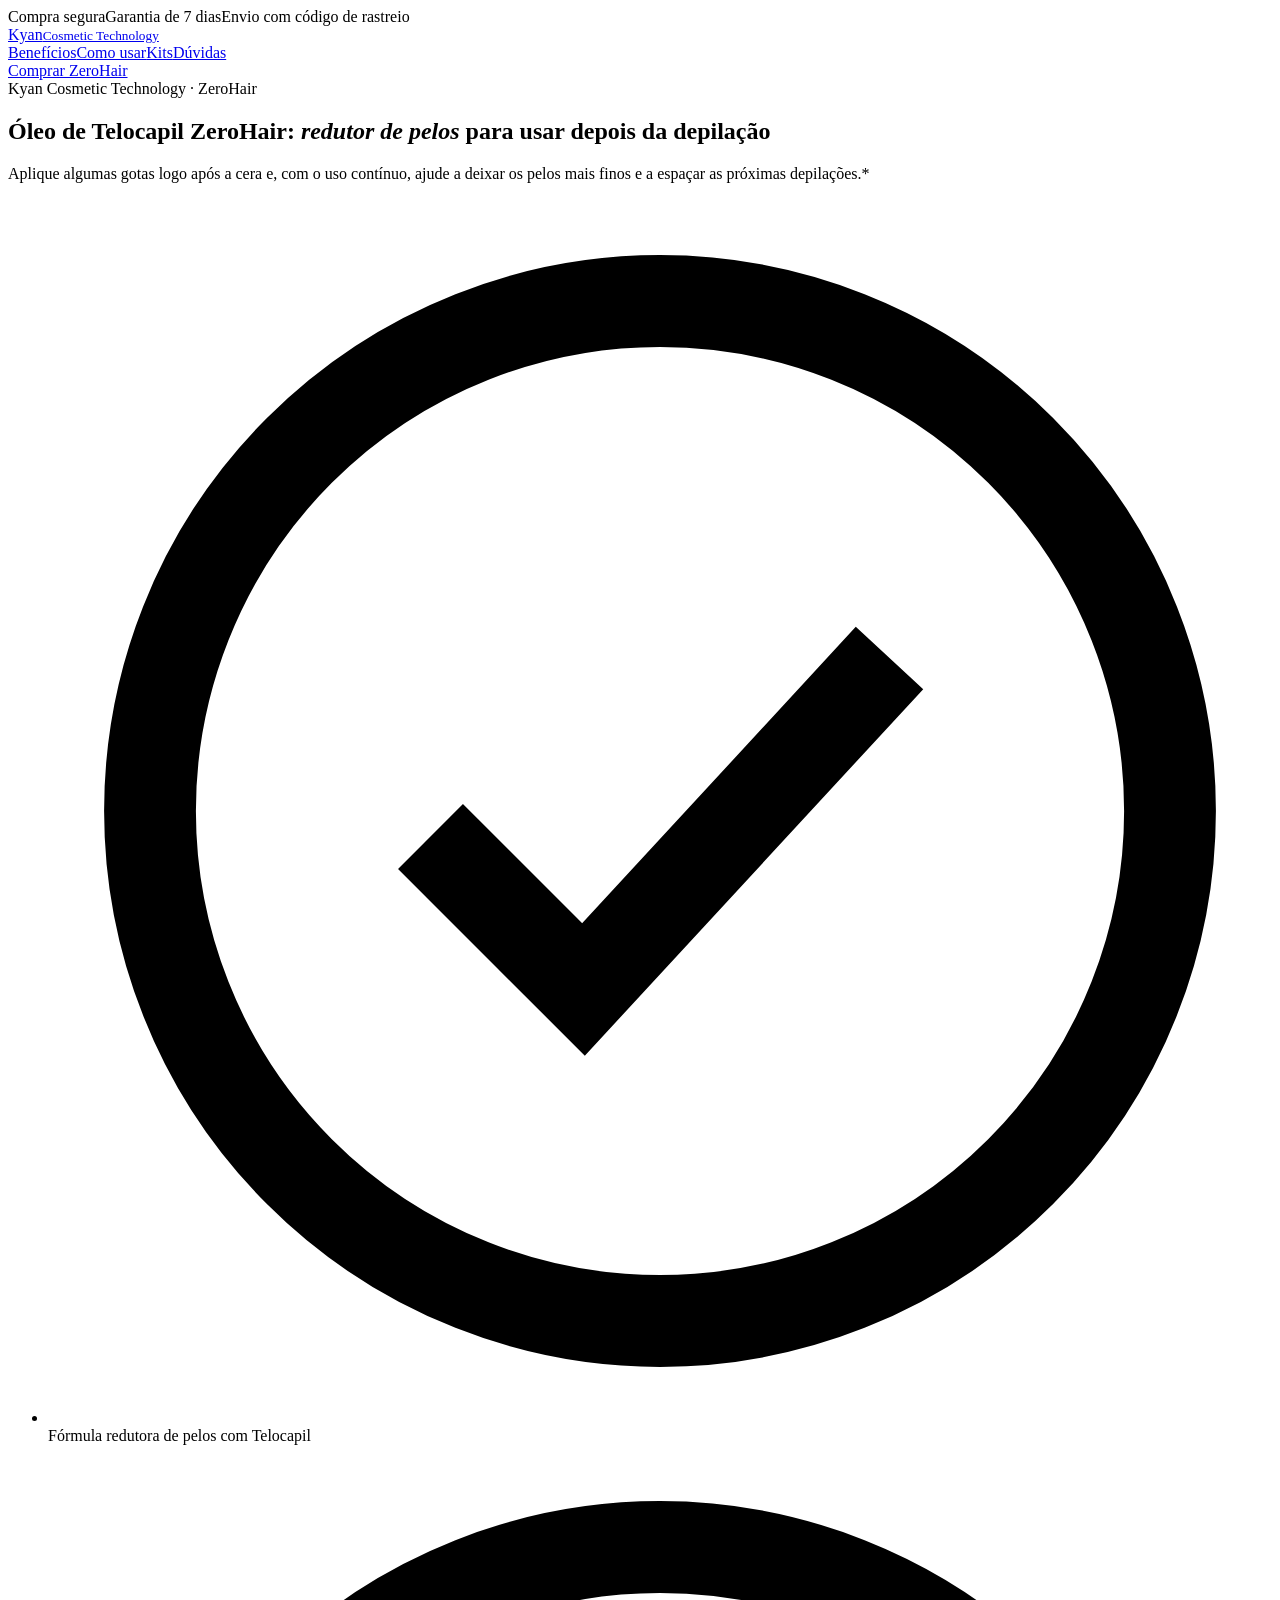
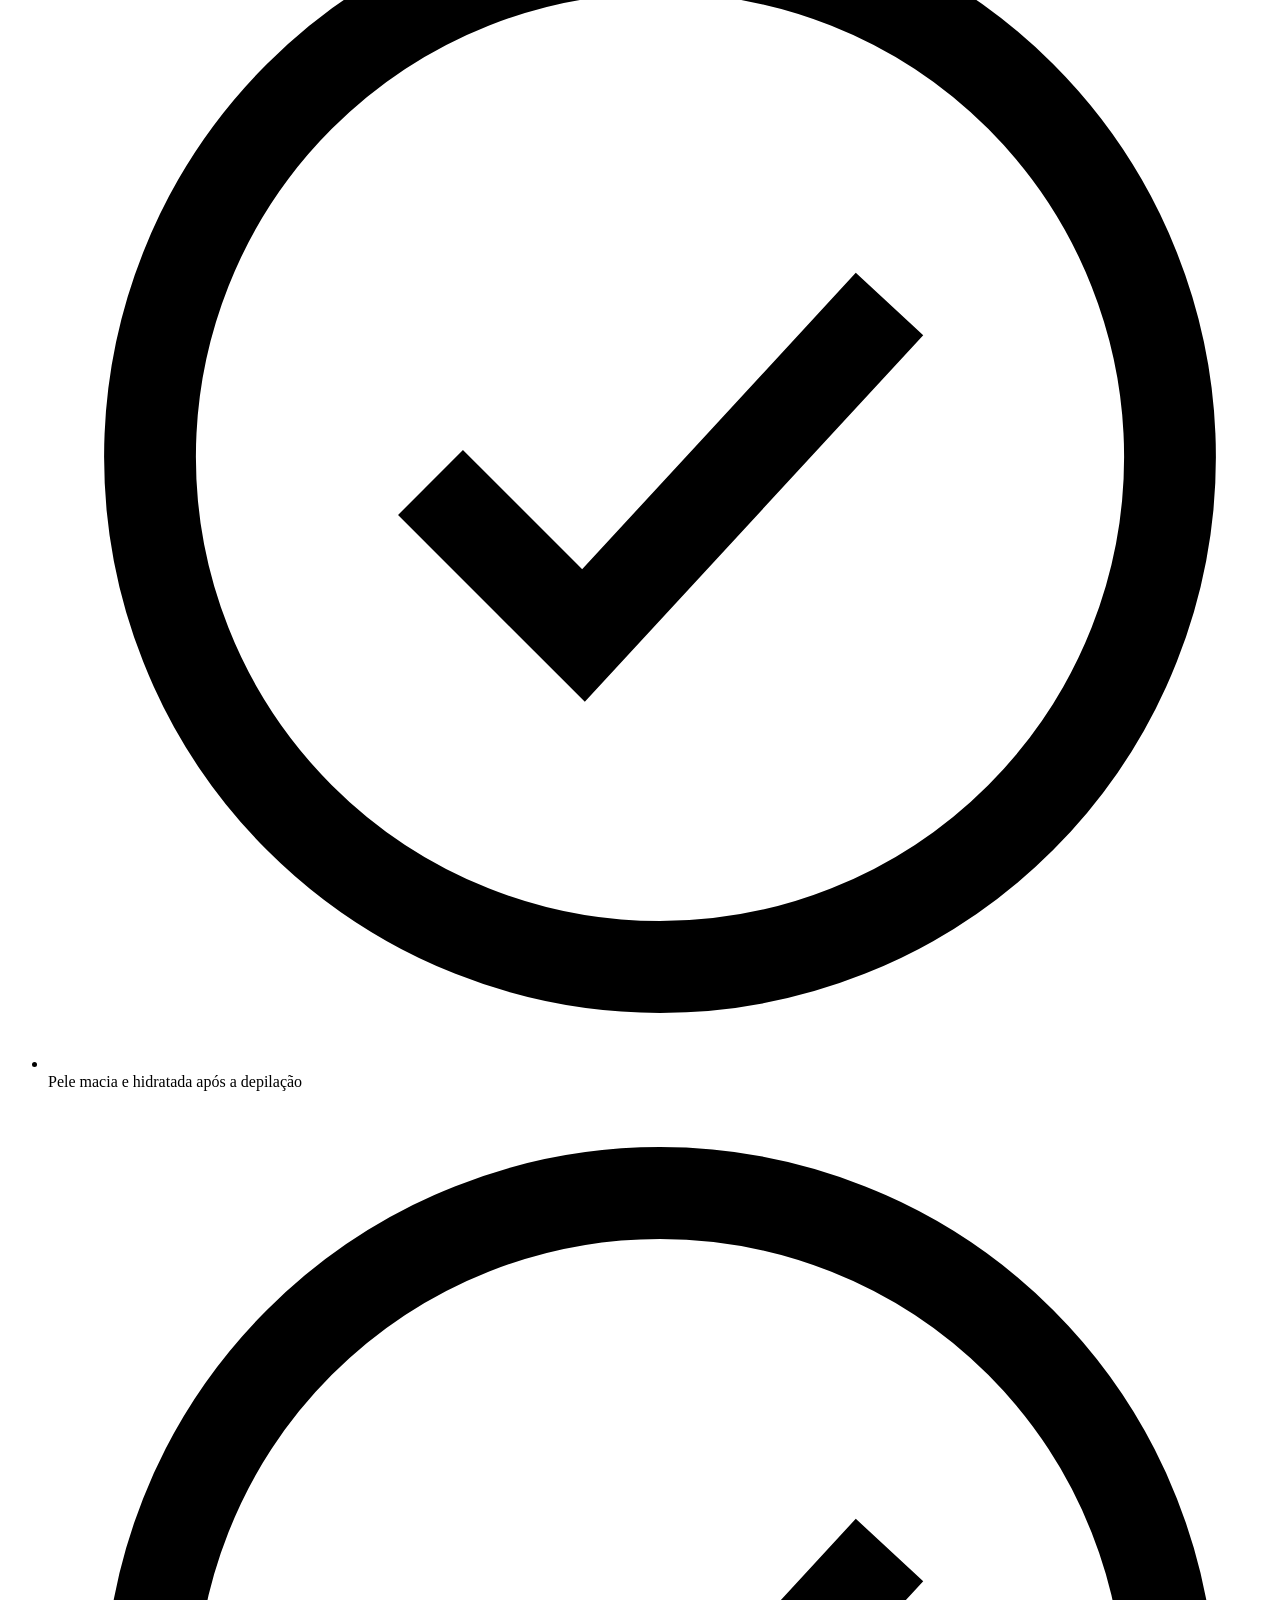
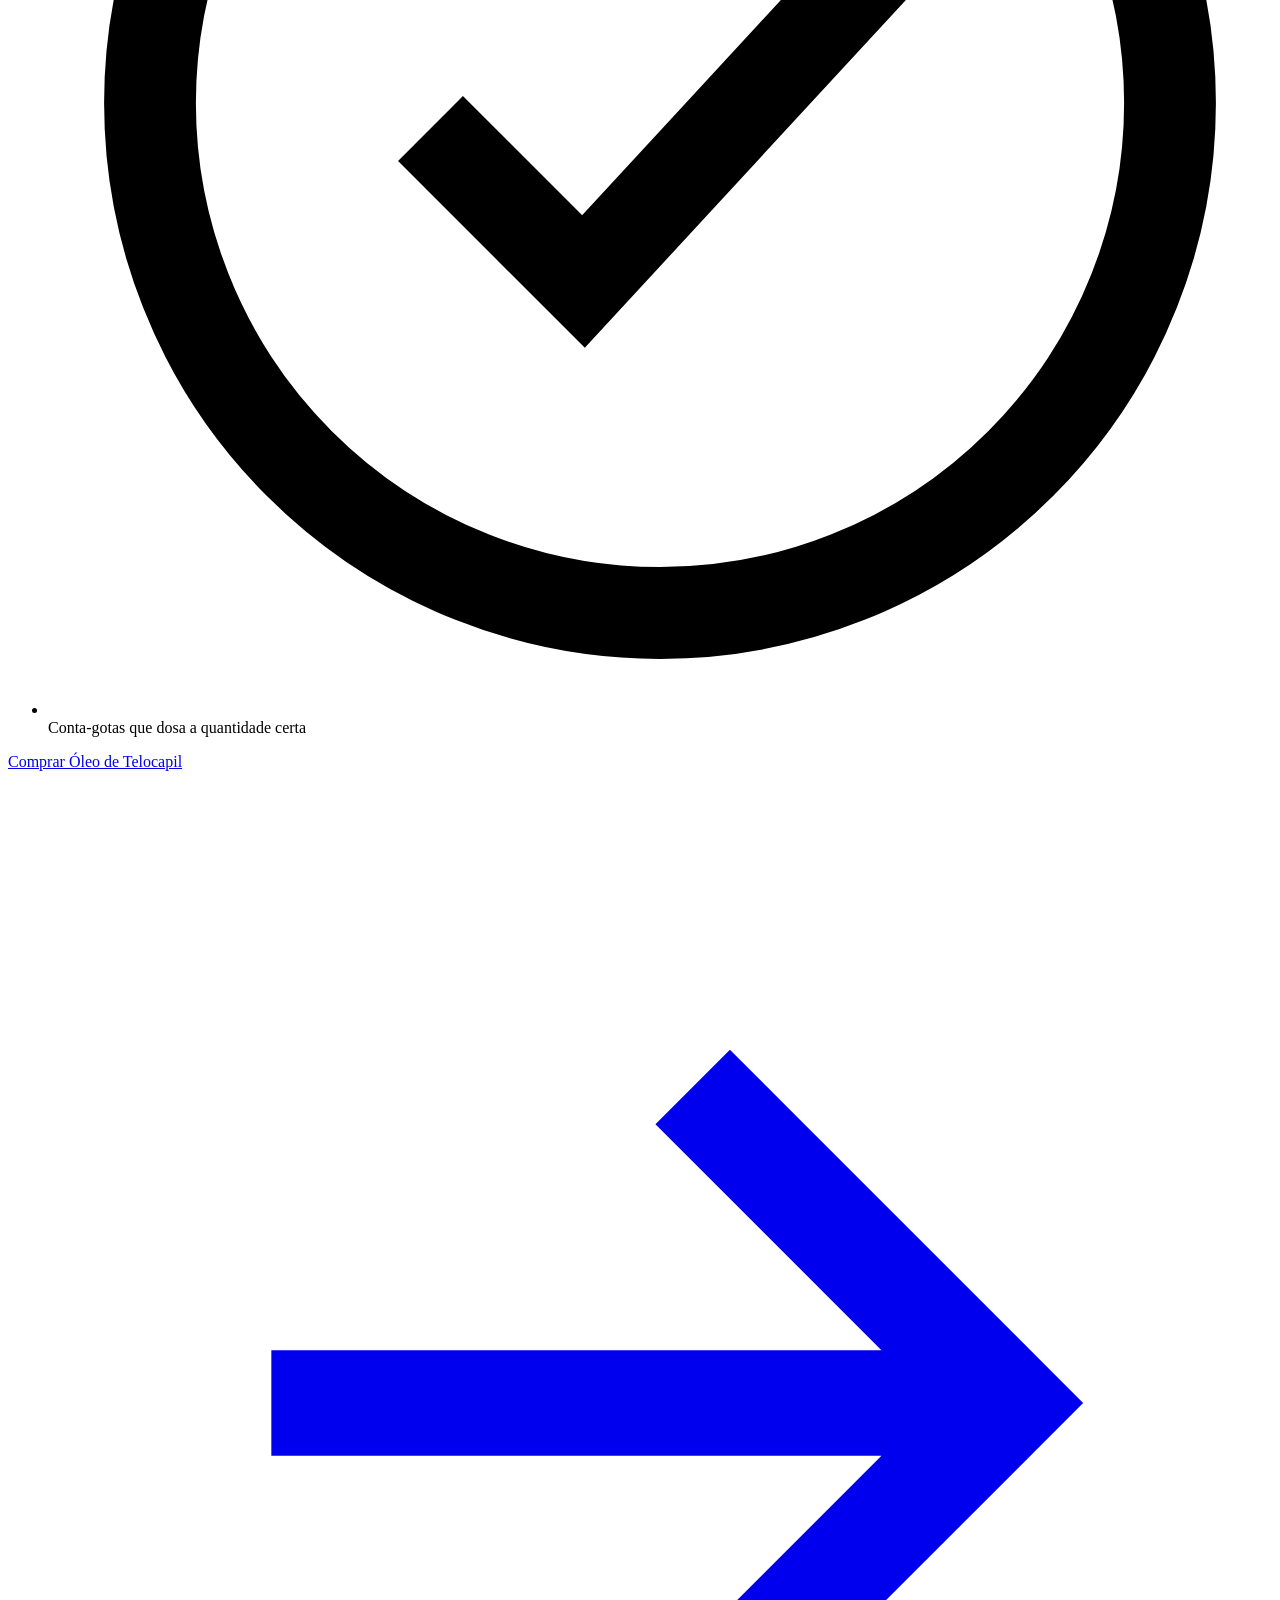
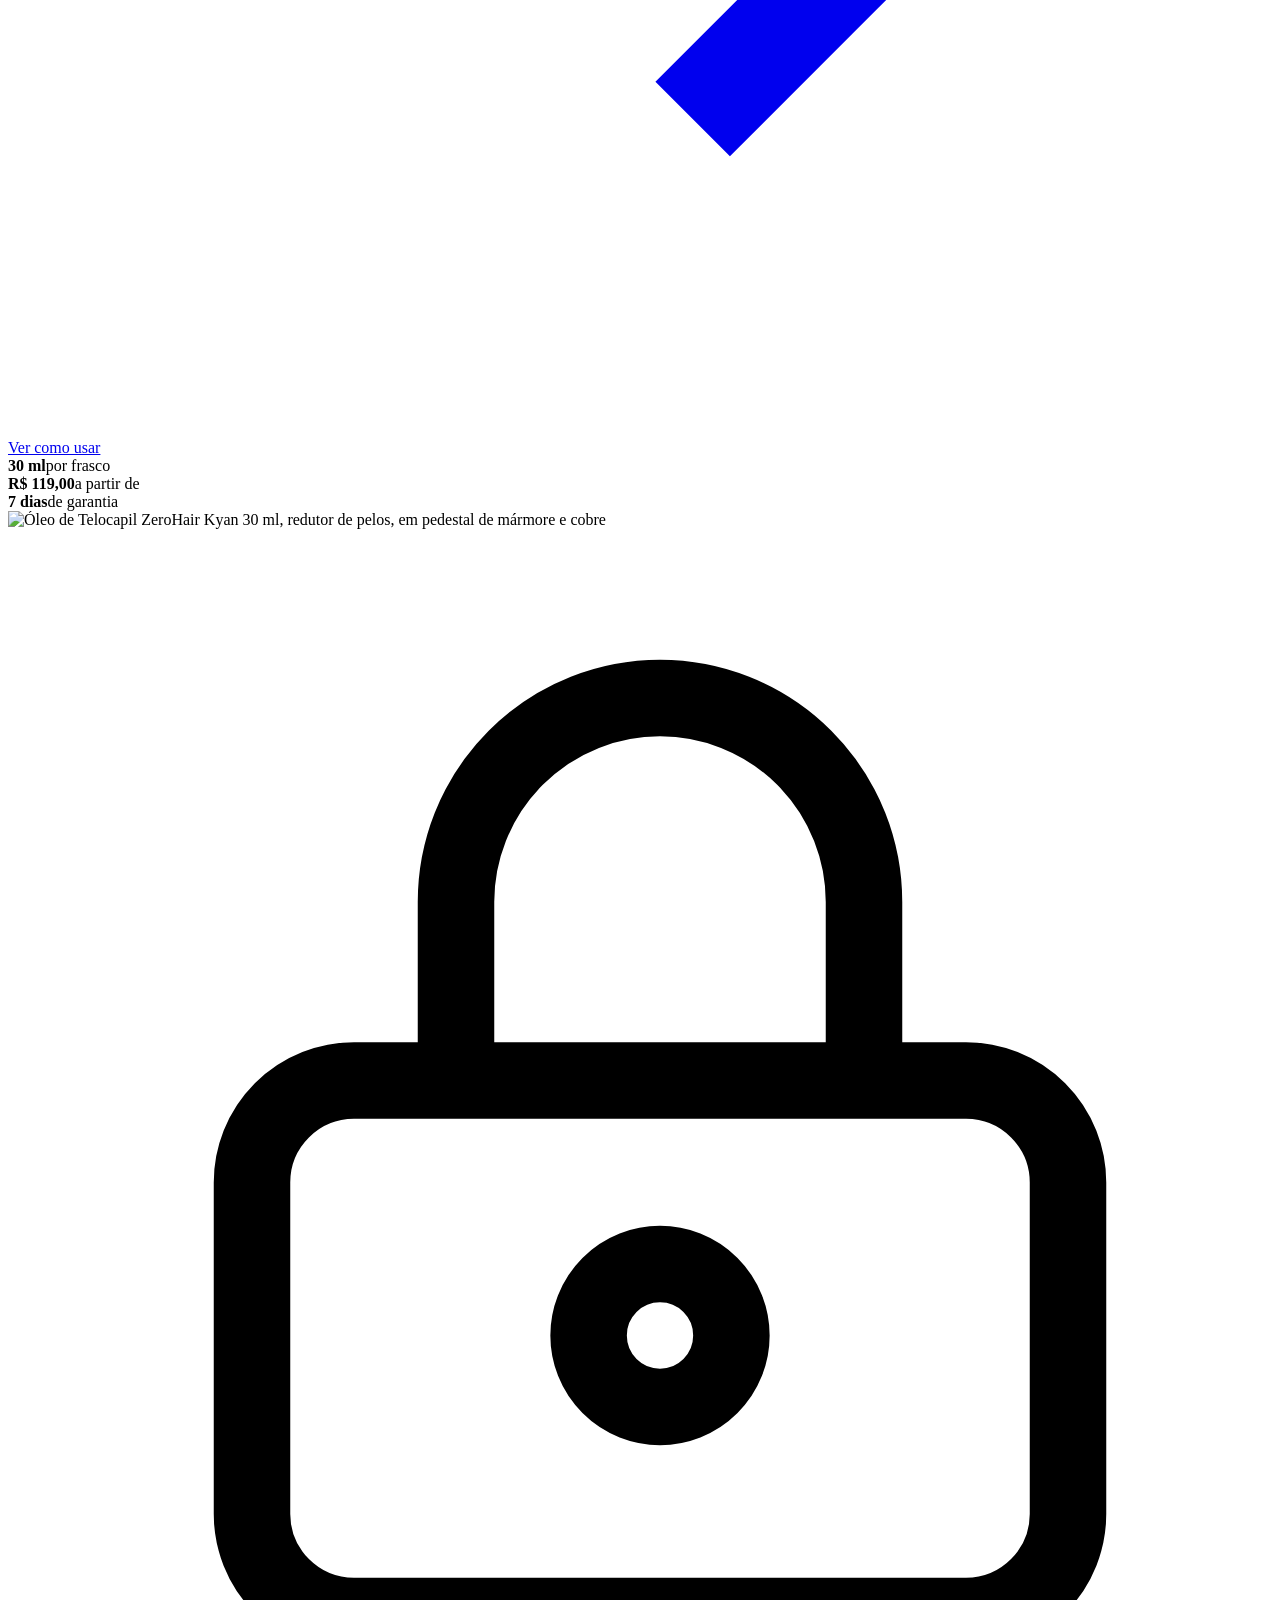
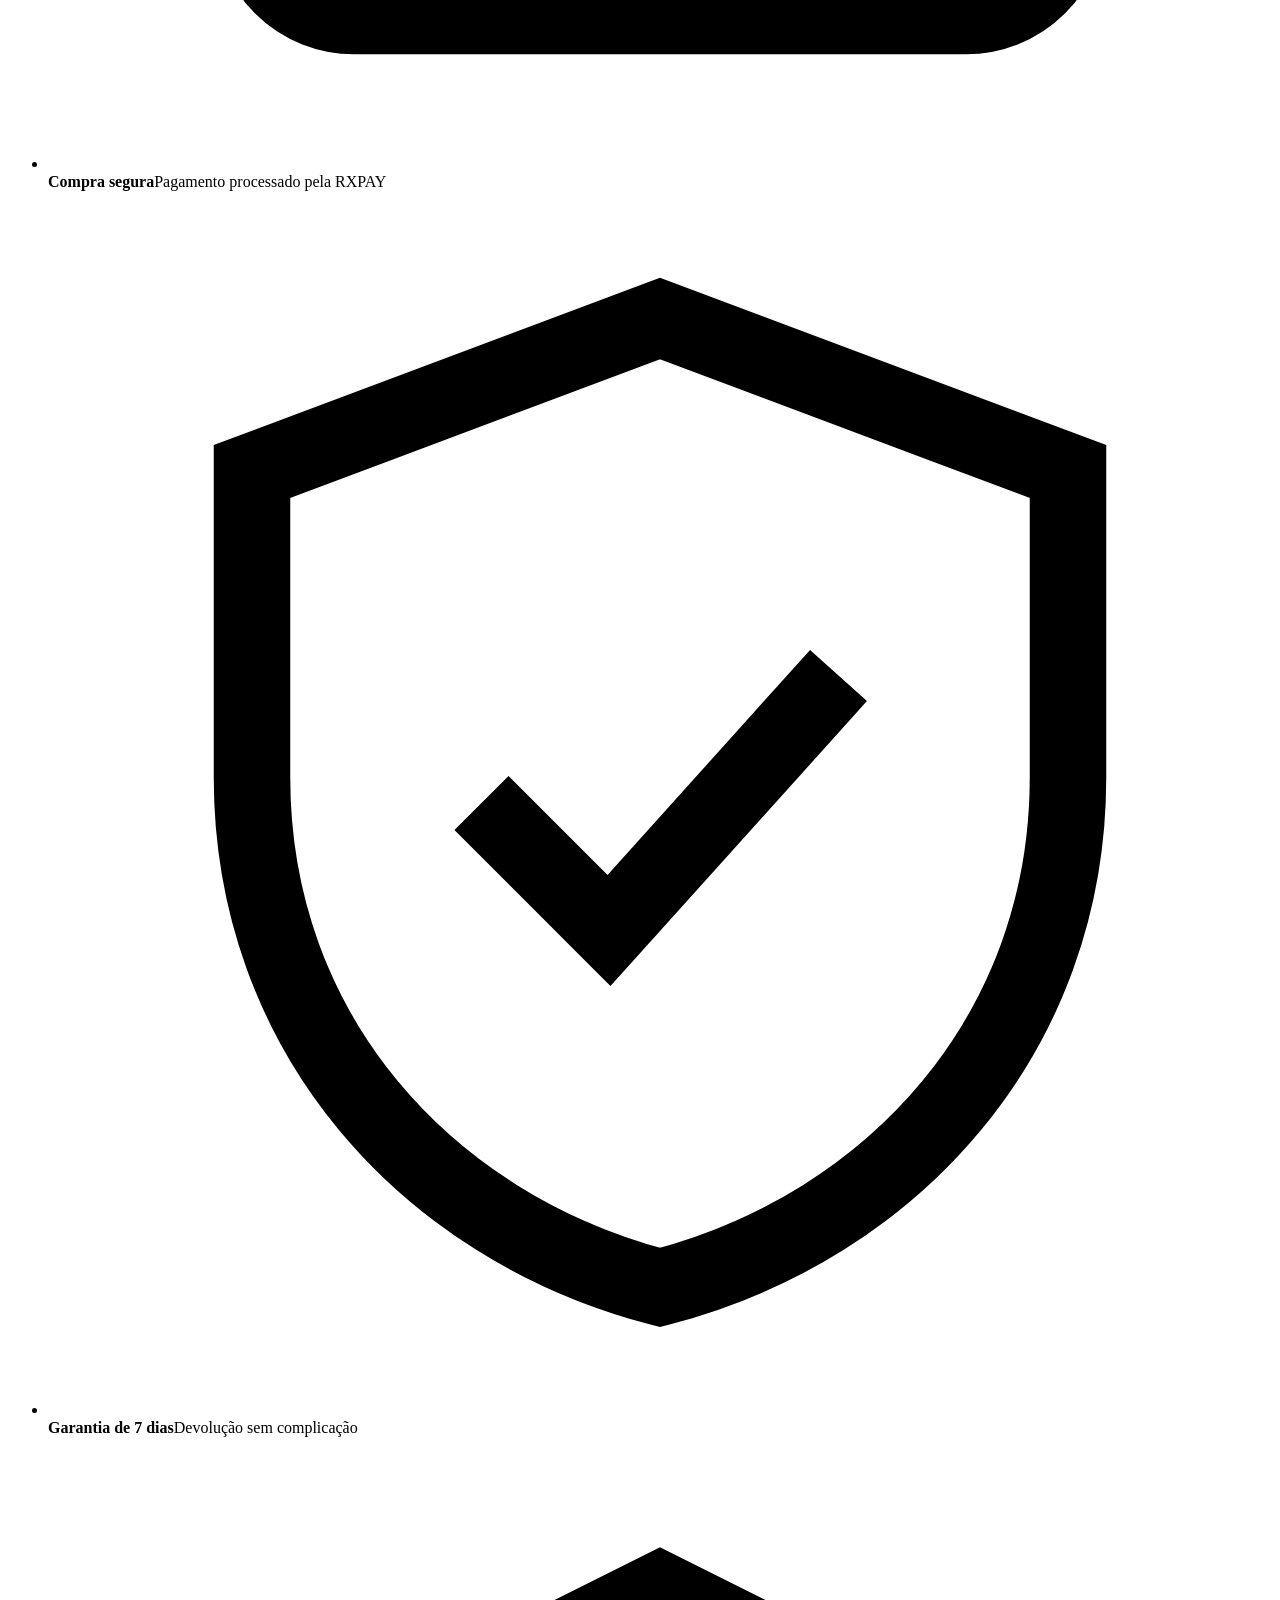
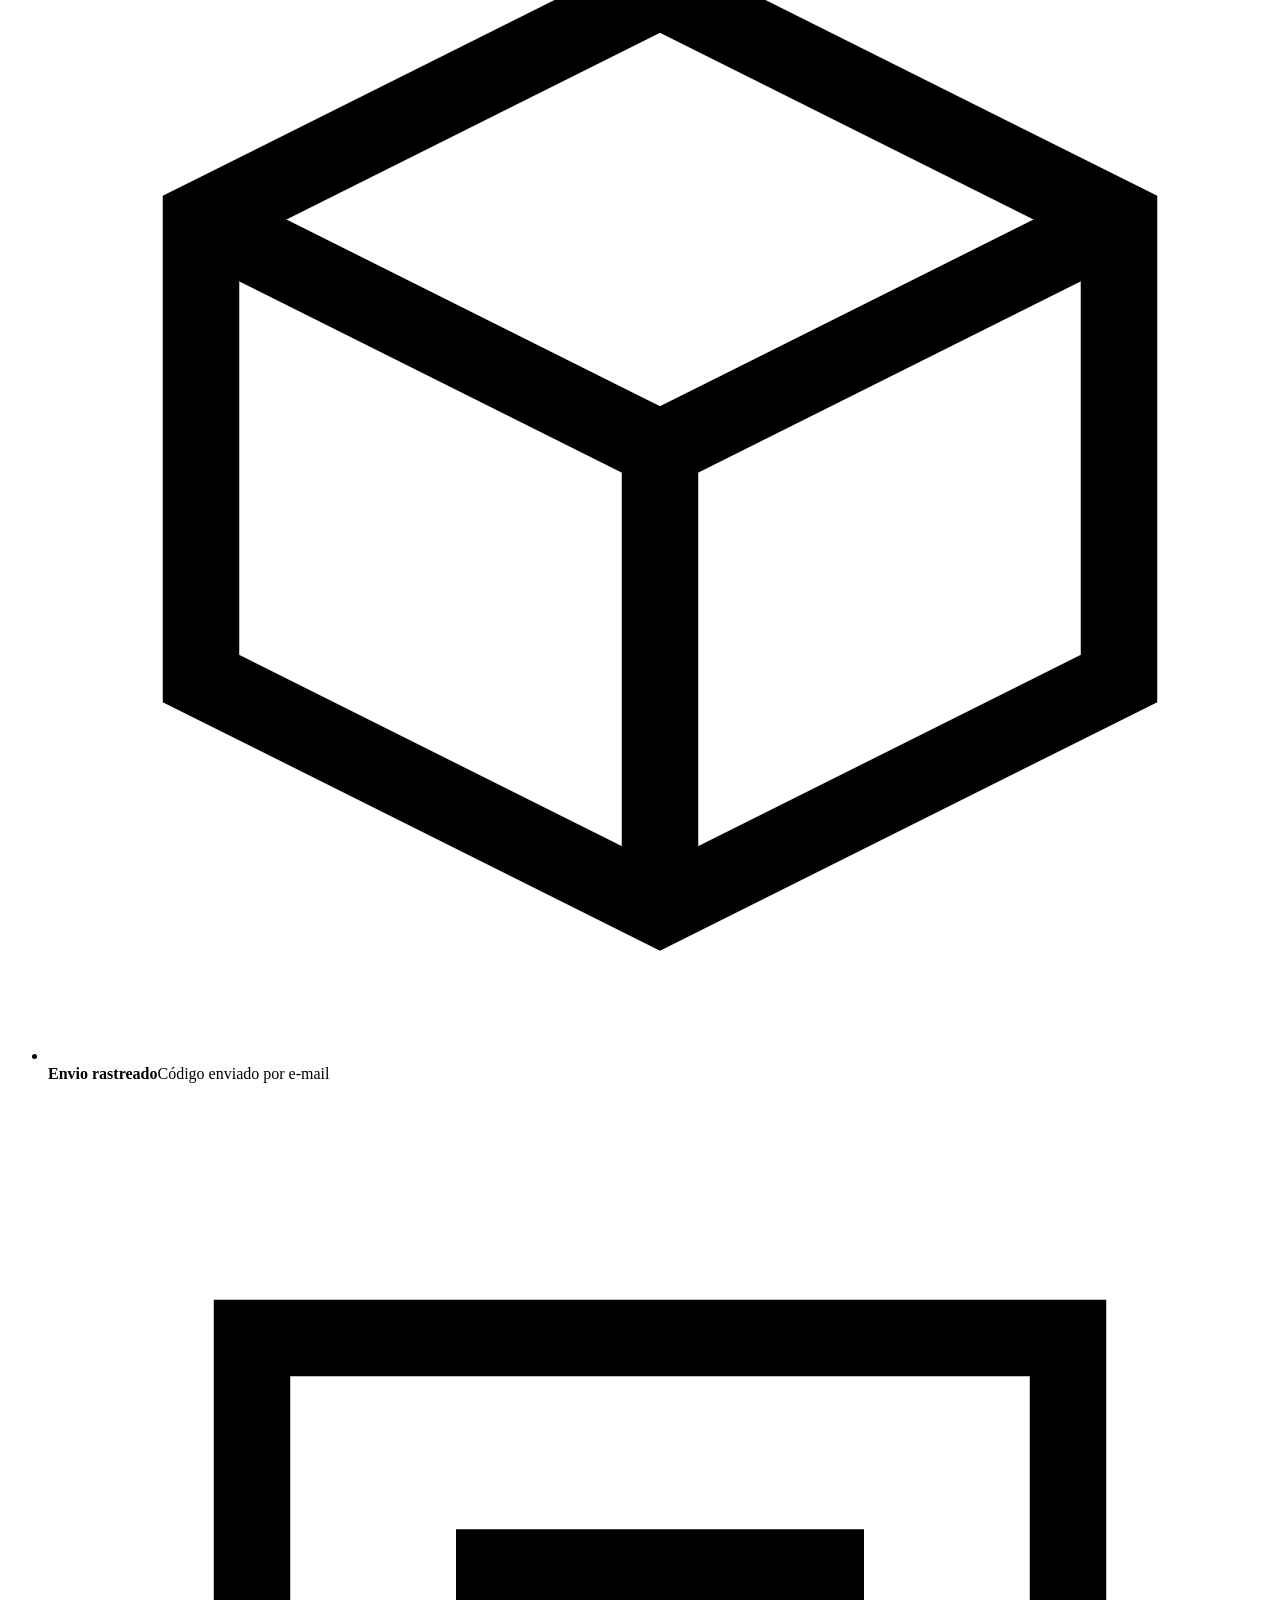
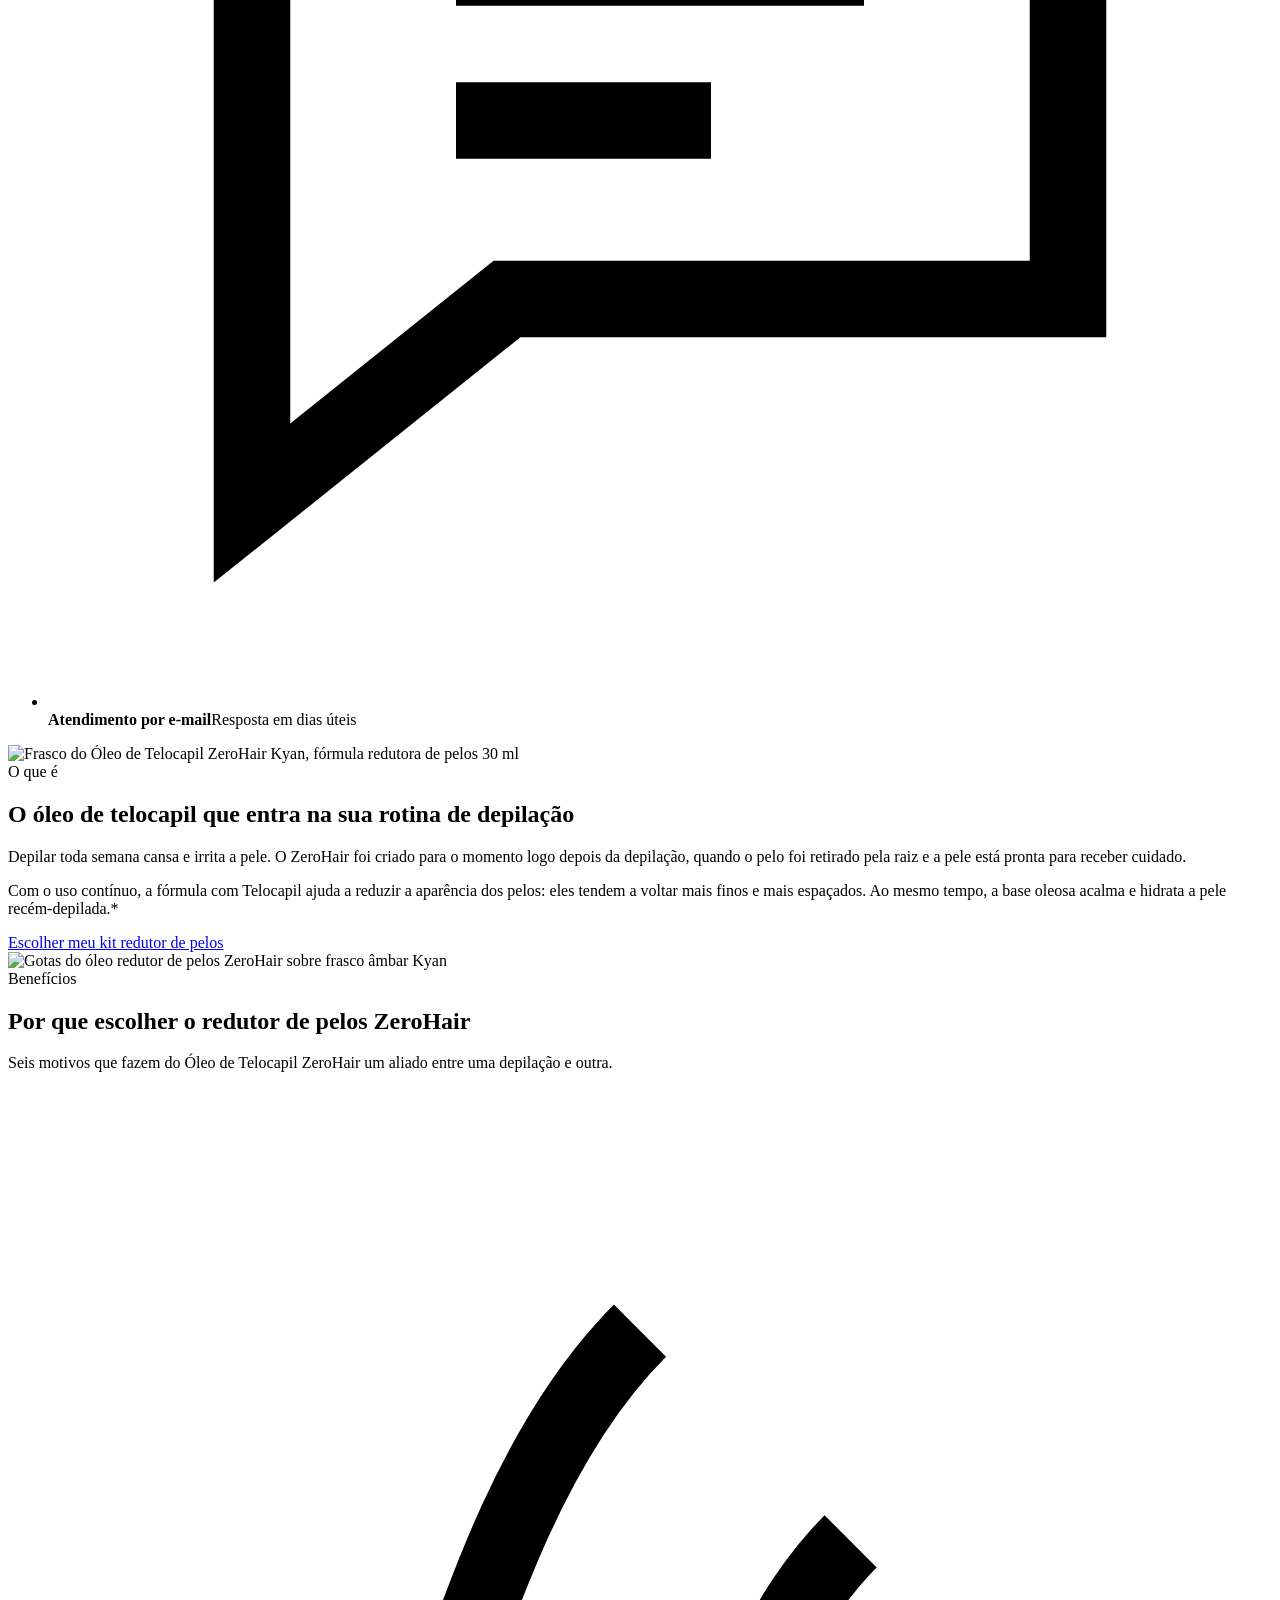
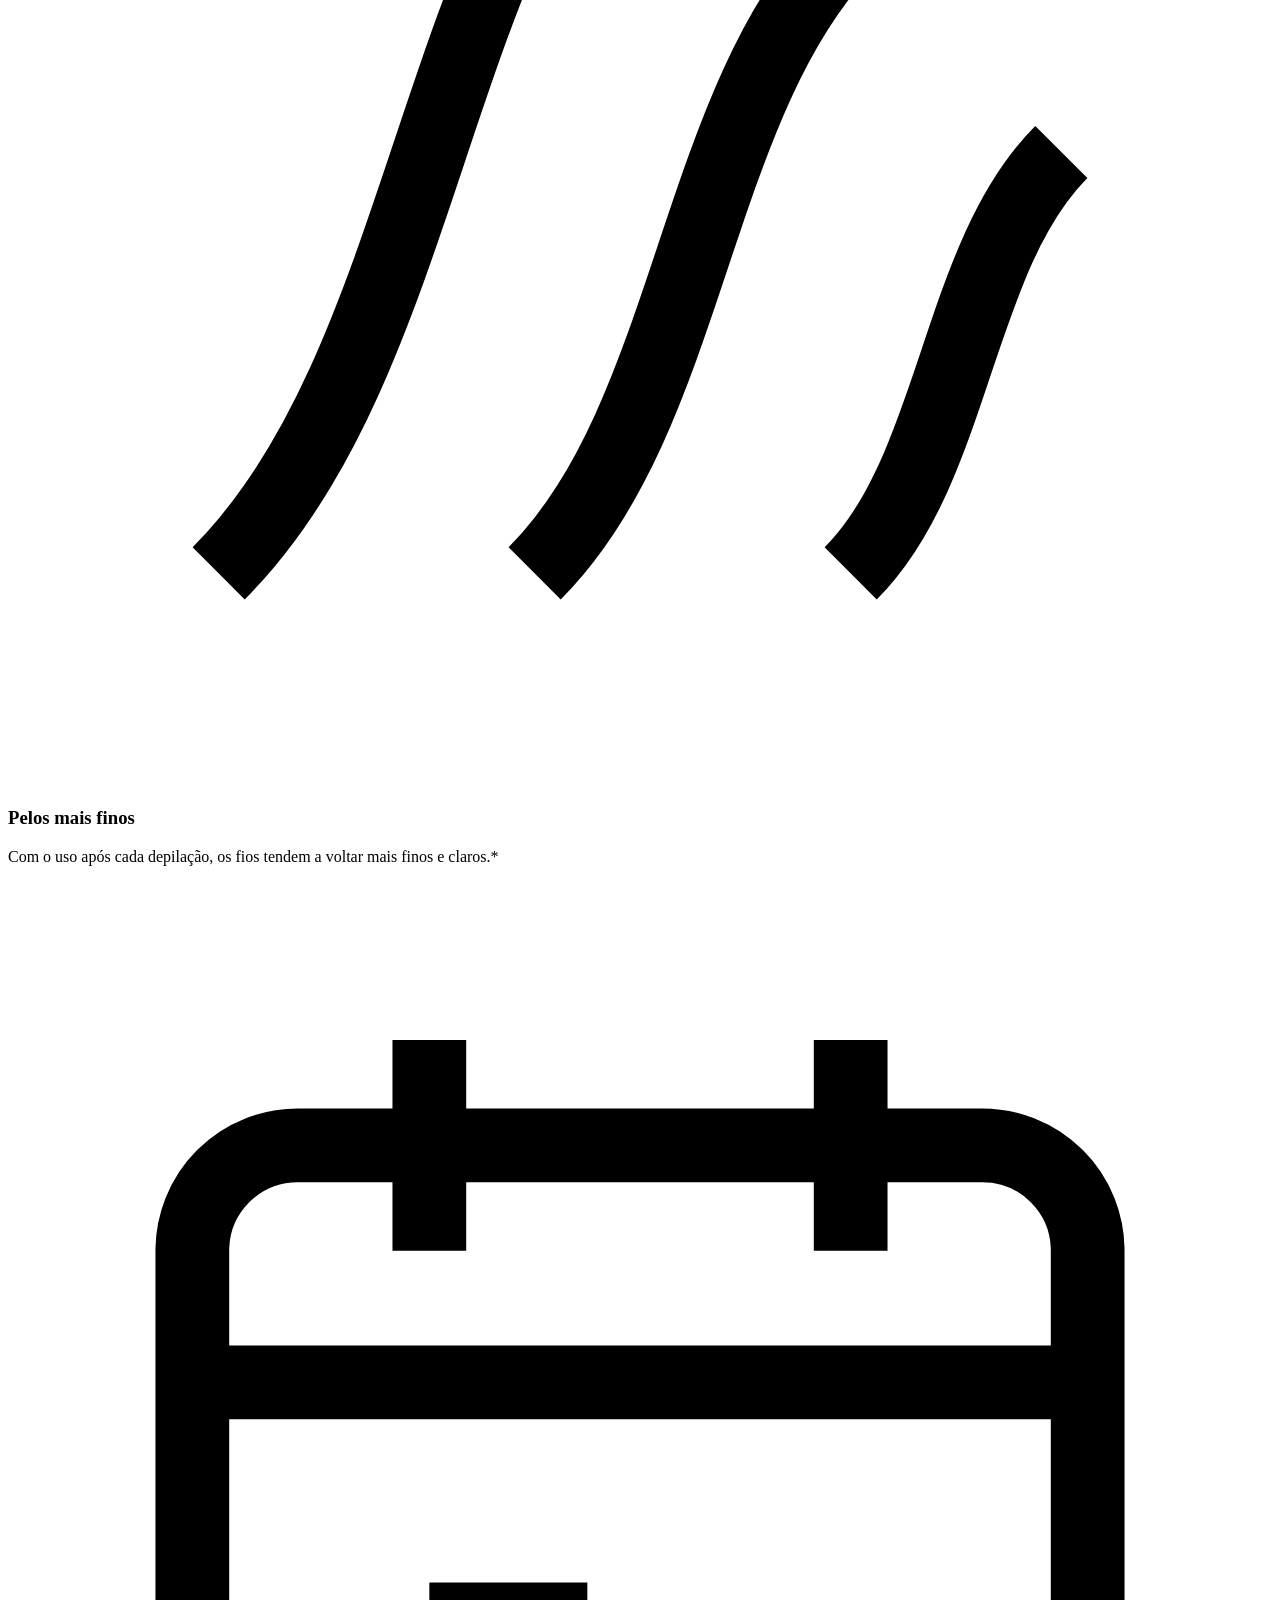
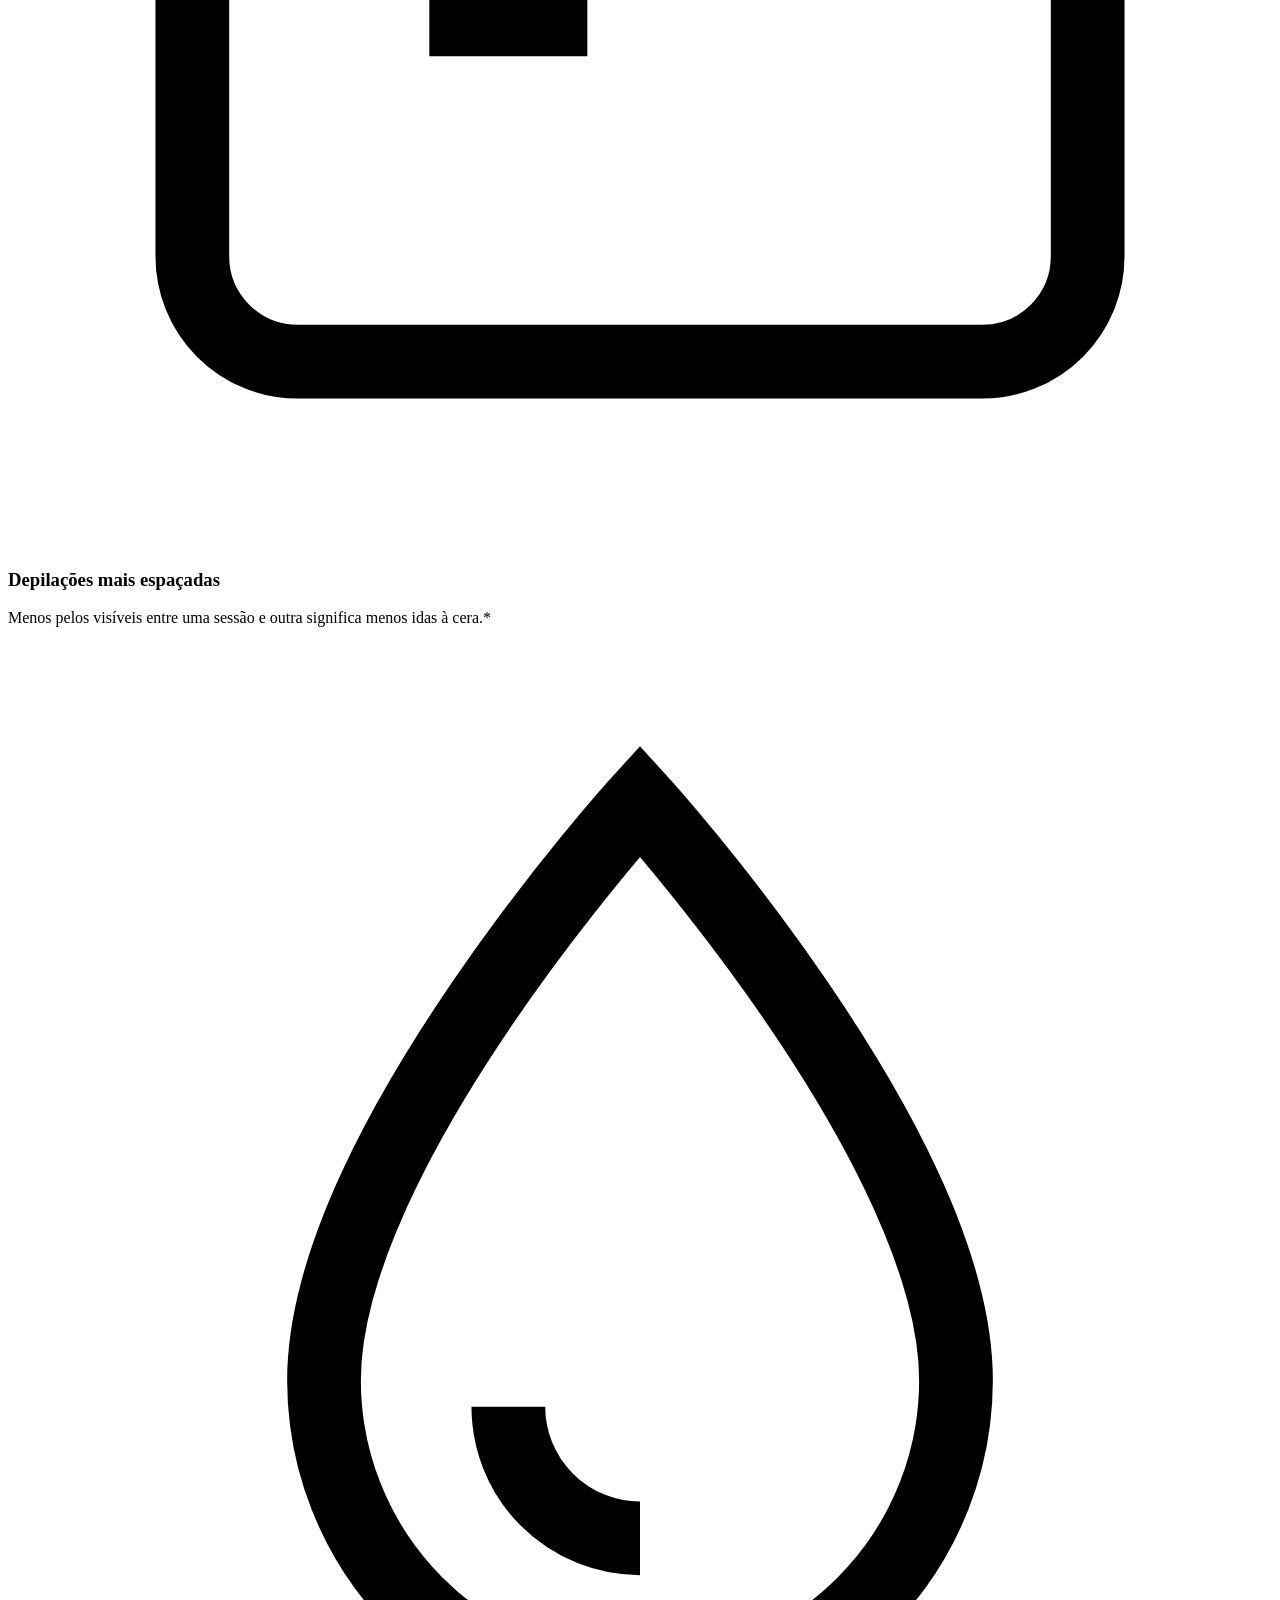
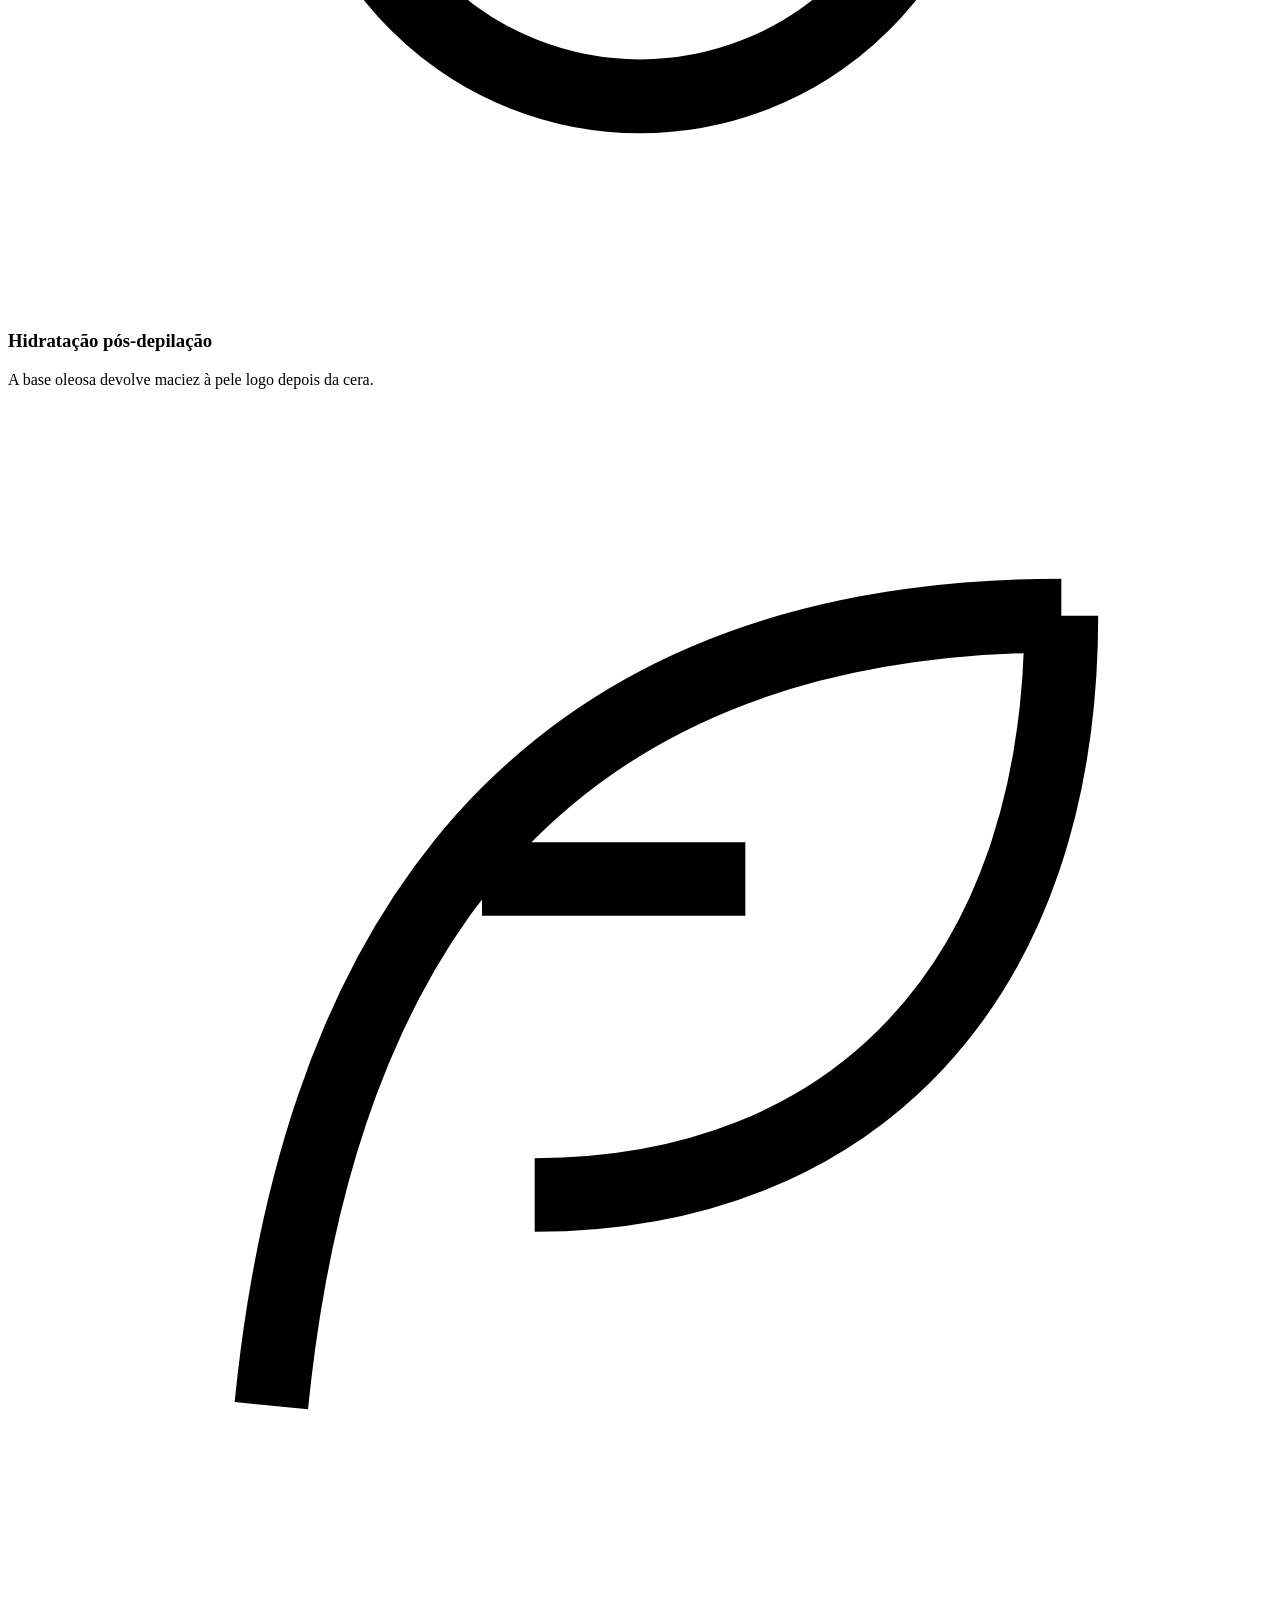
==== assets/zerohair/index.html @ af1a2acc "Página de vendas ZeroHair: páginas HTML" ====
<!doctype html>
<html lang="pt-BR">
<head>
<meta charset="utf-8">
<meta name="viewport" content="width=device-width,initial-scale=1,viewport-fit=cover">
<title>Óleo de Telocapil ZeroHair | Redutor de Pelos Kyan 30 ml</title>
<meta name="claude:viewport-fit-sides" content="cover">
<meta name="description" content="Compre o Óleo de Telocapil ZeroHair da Kyan: redutor de pelos para usar após a depilação. Kits com 1, 2 ou 3 frascos a partir de R$ 119,00. Compra segura e garantia de 7 dias.">
<meta name="robots" content="index,follow">
<meta name="theme-color" content="#1d120c">
<link rel="canonical" href="https://phbaltha-oss.github.io/megastore-center/assets/zerohair/">
<meta property="og:type" content="product">
<meta property="og:locale" content="pt_BR">
<meta property="og:title" content="Óleo de Telocapil ZeroHair | Redutor de Pelos Kyan 30 ml">
<meta property="og:description" content="Compre o Óleo de Telocapil ZeroHair da Kyan: redutor de pelos para usar após a depilação. Kits com 1, 2 ou 3 frascos a partir de R$ 119,00. Compra segura e garantia de 7 dias.">
<meta property="og:image" content="https://phbaltha-oss.github.io/megastore-center/assets/zerohair/img/og-zerohair.jpg">
<meta name="twitter:card" content="summary_large_image">
<link rel="preconnect" href="https://fonts.googleapis.com"><link rel="preconnect" href="https://fonts.gstatic.com" crossorigin><link rel="stylesheet" href="https://fonts.googleapis.com/css2?family=Jost:wght@200;300;400;500;600&family=Manrope:wght@400;500;600&display=swap">
<link rel="stylesheet" href="assets/kyan.css">
<script type="application/ld+json">{"@context": "https://schema.org", "@type": "Product", "name": "Óleo de Telocapil ZeroHair 30 ml — Redutor de Pelos", "brand": {"@type": "Brand", "name": "Kyan"}, "description": "Óleo cosmético redutor de pelos com Telocapil, para aplicação após a depilação. Frasco de vidro âmbar com conta-gotas, 30 ml.", "image": ["https://phbaltha-oss.github.io/megastore-center/assets/zerohair/img/oleo-de-telocapil-zerohair-1200.webp", "https://phbaltha-oss.github.io/megastore-center/assets/zerohair/img/kit-1-pote-pedestal-1200.webp", "https://phbaltha-oss.github.io/megastore-center/assets/zerohair/img/kit-3-potes-pedestal-1200.webp"], "category": "Cosméticos > Depilação > Redutor de pelos", "offers": {"@type": "AggregateOffer", "priceCurrency": "BRL", "lowPrice": "119.00", "highPrice": "297.00", "offerCount": 3, "availability": "https://schema.org/InStock"}}</script><script type="application/ld+json">{"@context": "https://schema.org", "@type": "FAQPage", "mainEntity": [{"@type": "Question", "name": "O que é o Óleo de Telocapil ZeroHair?", "acceptedAnswer": {"@type": "Answer", "text": "É um óleo cosmético da Kyan Cosmetic Technology com Telocapil, ativo usado em fórmulas redutoras de pelos. Ele é aplicado logo após a depilação, com o folículo aberto, para ajudar a deixar os pelos mais finos e a espaçar as próximas depilações com o uso contínuo."}}, {"@type": "Question", "name": "Como usar o óleo redutor de pelos?", "acceptedAnswer": {"@type": "Answer", "text": "Depile a região com cera, pinça ou linha (métodos que retiram o pelo pela raiz). Limpe e seque a pele, aplique algumas gotas com o conta-gotas e massageie até absorver. Repita a cada depilação. Evite usar sobre pele ferida ou irritada."}}, {"@type": "Question", "name": "Funciona depois da lâmina ou do creme depilatório?", "acceptedAnswer": {"@type": "Answer", "text": "Pode ser aplicado, mas o óleo de telocapil costuma render melhor quando o pelo é retirado pela raiz, como na cera, porque o folículo fica exposto para receber o produto."}}, {"@type": "Question", "name": "Em quanto tempo vejo resultado?", "acceptedAnswer": {"@type": "Answer", "text": "Os resultados aparecem de forma gradual e dependem do uso contínuo, do tipo de pelo, da região e da frequência das depilações. Por isso recomendamos manter o uso por várias depilações seguidas. Os resultados variam de pessoa para pessoa."}}, {"@type": "Question", "name": "Posso usar no rosto, axilas e virilha?", "acceptedAnswer": {"@type": "Answer", "text": "O ZeroHair foi pensado para áreas do corpo como pernas, axilas, braços e virilha (área externa). Não aplique em mucosas, próximo aos olhos ou sobre pele lesionada. Para o rosto e áreas sensíveis, faça antes um teste em uma pequena área e aguarde 24 horas."}}, {"@type": "Question", "name": "Gestantes e lactantes podem usar?", "acceptedAnswer": {"@type": "Answer", "text": "Gestantes, lactantes e pessoas com pele sensível ou alguma condição dermatológica devem consultar um médico antes de usar qualquer produto cosmético novo."}}, {"@type": "Question", "name": "Qual kit devo escolher?", "acceptedAnswer": {"@type": "Answer", "text": "O Kit Inicial serve para conhecer o produto. Como o resultado depende do uso contínuo, os kits de 2 e 3 frascos acompanham mais depilações seguidas e saem mais em conta: no Kit Tratamento cada frasco sai por R$ 114,50."}}, {"@type": "Question", "name": "Como funciona a entrega?", "acceptedAnswer": {"@type": "Answer", "text": "Envio com código de rastreio. Prazo de postagem: após a confirmação do pagamento. Você recebe o código de rastreio por e-mail assim que o pedido é enviado."}}, {"@type": "Question", "name": "E se eu não gostar? Tenho garantia?", "acceptedAnswer": {"@type": "Answer", "text": "Sim. Você tem 7 dias corridos a partir do recebimento para desistir da compra, conforme o artigo 49 do Código de Defesa do Consumidor. Veja os detalhes na Política de Troca e Reembolso."}}, {"@type": "Question", "name": "A compra é segura? Quais as formas de pagamento?", "acceptedAnswer": {"@type": "Answer", "text": "O pagamento é processado pela RXPAY em ambiente seguro. Você pode pagar com Pix, boleto ou cartão de crédito em até 12x (os juros do parcelamento são calculados no checkout)."}}]}</script><script type="application/ld+json">{"@context": "https://schema.org", "@type": "Organization", "name": "Kyan Cosmetic Technology", "url": "https://phbaltha-oss.github.io/megastore-center/assets/zerohair"}</script>
</head>
<body>

<div class="barra-topo"><div class="wrap"><span>Compra segura</span><span>Garantia de 7 dias</span><span>Envio com código de rastreio</span></div></div>
<header class="topo"><div class="wrap">
  <a class="marca" href="#inicio" aria-label="Kyan — página inicial">Kyan<small>Cosmetic Technology</small></a>
  <nav class="menu" aria-label="Seções">
    <a href="#beneficios">Benefícios</a><a href="#como-usar">Como usar</a><a href="#kits">Kits</a><a href="#duvidas">Dúvidas</a>
  </nav>
  <a class="btn btn-ouro" href="#kits">Comprar ZeroHair</a>
</div></header>
<main id="inicio">
<section class="hero" aria-labelledby="t-hero"><div class="wrap">
  <div class="hero-texto">
    <span class="selo">Kyan Cosmetic Technology · ZeroHair</span>
    <h1 id="t-hero">Óleo de Telocapil ZeroHair: <em>redutor de pelos</em> para usar depois da depilação</h1>
    <p class="lead">Aplique algumas gotas logo após a cera e, com o uso contínuo, ajude a deixar os pelos mais finos e a espaçar as próximas depilações.*</p>
    <ul class="lista-check">
      <li><svg viewBox="0 0 24 24" fill="none" stroke="currentColor" stroke-width="1.8" aria-hidden="true"><circle cx="12" cy="12" r="10"/><path d="m7.5 12.5 3 3 6-6.5"/></svg><span>Fórmula redutora de pelos com Telocapil</span></li>
      <li><svg viewBox="0 0 24 24" fill="none" stroke="currentColor" stroke-width="1.8" aria-hidden="true"><circle cx="12" cy="12" r="10"/><path d="m7.5 12.5 3 3 6-6.5"/></svg><span>Pele macia e hidratada após a depilação</span></li>
      <li><svg viewBox="0 0 24 24" fill="none" stroke="currentColor" stroke-width="1.8" aria-hidden="true"><circle cx="12" cy="12" r="10"/><path d="m7.5 12.5 3 3 6-6.5"/></svg><span>Conta-gotas que dosa a quantidade certa</span></li>
    </ul>
    <div class="hero-acoes">
      <a class="btn btn-ouro" href="#kits">Comprar Óleo de Telocapil <svg viewBox="0 0 24 24" fill="none" stroke="currentColor" stroke-width="2" aria-hidden="true"><path d="M5 12h14M13 6l6 6-6 6"/></svg></a>
      <a class="btn btn-linha" href="#como-usar">Ver como usar</a>
    </div>
    <div class="ficha">
      <div><b>30 ml</b>por frasco</div>
      <div><b>R$ 119,00</b>a partir de</div>
      <div><b>7 dias</b>de garantia</div>
    </div>
  </div>
  <div class="hero-foto"><img src="img/kit-1-pote-pedestal-1200.webp" srcset="img/kit-1-pote-pedestal-600.webp 600w, img/kit-1-pote-pedestal-1200.webp 1200w" sizes="(max-width: 860px) 100vw, 600px" width="1200" height="1200" alt="Óleo de Telocapil ZeroHair Kyan 30 ml, redutor de pelos, em pedestal de mármore e cobre" fetchpriority="high"></div>
</div></section>

<div class="confianca"><div class="wrap"><ul>
  <li><svg viewBox="0 0 24 24" fill="none" stroke="currentColor" stroke-width="1.5" aria-hidden="true"><rect x="4" y="10.5" width="16" height="10.5" rx="2"/><path d="M8 10.5V7a4 4 0 0 1 8 0v3.5"/><circle cx="12" cy="15.5" r="1.4"/></svg><span><b>Compra segura</b>Pagamento processado pela RXPAY</span></li>
  <li><svg viewBox="0 0 24 24" fill="none" stroke="currentColor" stroke-width="1.5" aria-hidden="true"><path d="M12 2.5 4 5.5v6c0 5 3.4 8.8 8 10 4.6-1.2 8-5 8-10v-6z"/><path d="m8.5 12 2.5 2.5 4.5-5"/></svg><span><b>Garantia de 7 dias</b>Devolução sem complicação</span></li>
  <li><svg viewBox="0 0 24 24" fill="none" stroke="currentColor" stroke-width="1.5" aria-hidden="true"><path d="M3 7.5 12 3l9 4.5v9L12 21l-9-4.5z"/><path d="M3 7.5 12 12l9-4.5M12 12v9"/></svg><span><b>Envio rastreado</b>Código enviado por e-mail</span></li>
  <li><svg viewBox="0 0 24 24" fill="none" stroke="currentColor" stroke-width="1.5" aria-hidden="true"><path d="M4 5h16v11H9l-5 4z"/><path d="M8 9.5h8M8 12.5h5"/></svg><span><b>Atendimento por e-mail</b>Resposta em dias úteis</span></li>
</ul></div></div>

<section class="faixa clara" id="o-que-e" aria-labelledby="t-oque"><div class="wrap duo">
  <div class="duo-foto"><img src="img/oleo-de-telocapil-zerohair-1200.webp" srcset="img/oleo-de-telocapil-zerohair-600.webp 600w, img/oleo-de-telocapil-zerohair-1200.webp 1200w" sizes="(max-width: 860px) 100vw, 600px" width="1200" height="1200" alt="Frasco do Óleo de Telocapil ZeroHair Kyan, fórmula redutora de pelos 30 ml" loading="lazy" decoding="async"></div>
  <div class="duo-texto">
    <span class="selo">O que é</span>
    <h2 id="t-oque">O óleo de telocapil que entra na sua rotina de depilação</h2>
    <div class="regua"></div>
    <p class="lead">Depilar toda semana cansa e irrita a pele. O ZeroHair foi criado para o momento logo depois da depilação, quando o pelo foi retirado pela raiz e a pele está pronta para receber cuidado.</p>
    <p>Com o uso contínuo, a fórmula com Telocapil ajuda a reduzir a aparência dos pelos: eles tendem a voltar mais finos e mais espaçados. Ao mesmo tempo, a base oleosa acalma e hidrata a pele recém-depilada.*</p>
    <a class="btn btn-ouro" href="#kits" style="justify-self:start">Escolher meu kit redutor de pelos</a>
  </div>
</div></section>

<section class="faixa areia" id="beneficios" aria-labelledby="t-ben"><div class="wrap">
  <div class="duo inverso" style="margin-bottom:48px">
    <div class="duo-foto"><img src="img/oleo-telocapil-gotas-1200.webp" srcset="img/oleo-telocapil-gotas-600.webp 600w, img/oleo-telocapil-gotas-1200.webp 1200w" sizes="(max-width: 860px) 100vw, 600px" width="1200" height="1200" alt="Gotas do óleo redutor de pelos ZeroHair sobre frasco âmbar Kyan" loading="lazy" decoding="async"></div>
    <div class="duo-texto">
      <span class="selo">Benefícios</span>
      <h2 id="t-ben">Por que escolher o redutor de pelos ZeroHair</h2>
      <p class="lead">Seis motivos que fazem do Óleo de Telocapil ZeroHair um aliado entre uma depilação e outra.</p>
    </div>
  </div>
  <div class="beneficios">
    <div class="beneficio"><svg viewBox="0 0 24 24" fill="none" stroke="currentColor" stroke-width="1.4" aria-hidden="true"><path d="M4 20c4-4 4-12 8-16M10 20c3-3 3-9 6-12M16 20c2-2 2-6 4-8"/></svg><h3>Pelos mais finos</h3><p>Com o uso após cada depilação, os fios tendem a voltar mais finos e claros.*</p></div>
    <div class="beneficio"><svg viewBox="0 0 24 24" fill="none" stroke="currentColor" stroke-width="1.4" aria-hidden="true"><rect x="3.5" y="5" width="17" height="15.5" rx="2"/><path d="M3.5 9.5h17M8 3v4M16 3v4M8 14h3"/></svg><h3>Depilações mais espaçadas</h3><p>Menos pelos visíveis entre uma sessão e outra significa menos idas à cera.*</p></div>
    <div class="beneficio"><svg viewBox="0 0 24 24" fill="none" stroke="currentColor" stroke-width="1.4" aria-hidden="true"><path d="M12 3s6 6.6 6 11a6 6 0 0 1-12 0c0-4.4 6-11 6-11z"/><path d="M9.5 14.5a2.5 2.5 0 0 0 2.5 2.5"/></svg><h3>Hidratação pós-depilação</h3><p>A base oleosa devolve maciez à pele logo depois da cera.</p></div>
    <div class="beneficio"><svg viewBox="0 0 24 24" fill="none" stroke="currentColor" stroke-width="1.4" aria-hidden="true"><path d="M20 4C11 4 6 9 5 19"/><path d="M20 4c0 7-4 11-10 11M14 9H9"/></svg><h3>Toque seco</h3><p>Textura leve que absorve rápido, sem deixar a pele pegajosa.</p></div>
    <div class="beneficio"><svg viewBox="0 0 24 24" fill="none" stroke="currentColor" stroke-width="1.4" aria-hidden="true"><path d="M14.5 3.5l6 6-2 2-6-6zM16.5 9.5 8 18l-3 1 1-3 8.5-8.5"/><path d="M4 21.5c0-1 1-2 1-2s1 1 1 2a1 1 0 0 1-2 0z"/></svg><h3>Conta-gotas dosador</h3><p>Você usa só o necessário em cada região, sem desperdício.</p></div>
    <div class="beneficio"><svg viewBox="0 0 24 24" fill="none" stroke="currentColor" stroke-width="1.4" aria-hidden="true"><path d="M5 19c0-9 6-14 15-14 0 9-5 15-14 15"/><path d="M5 19 14 10"/></svg><h3>Vidro âmbar</h3><p>O frasco escuro protege a fórmula da luz e preserva o produto.</p></div>
  </div>
  <p class="nota">* Resultados graduais, que dependem do uso contínuo, do tipo de pelo e da região. Variam de pessoa para pessoa.</p>
</div></section>

<section class="faixa escura" id="video" aria-labelledby="t-video"><div class="wrap video-grade">
  <div class="video-caixa vertical"><video id="video-produto" controls playsinline preload="metadata" poster="img/video-capa.webp">
      <source src="video/zerohair-oleo-de-telocapil.mp4" type="video/mp4">
    </video>
    <div class="video-fim" id="video-fim" hidden>
      <p>Pronta para espaçar as depilações?</p>
      <div class="btns"><a class="btn btn-ouro" href="#kits">Escolher meu kit ZeroHair</a><button class="btn btn-linha" type="button" id="video-rever">Assistir de novo</button></div>
    </div></div>
  <div style="display:grid;gap:18px">
    <span class="selo">Veja o produto</span>
    <h2 id="t-video">Veja o Óleo de Telocapil ZeroHair na prática</h2>
    <p class="lead">Algumas gotas, uma massagem leve e pronto: o ZeroHair entra na rotina logo depois da depilação. O frasco de vidro âmbar protege a fórmula da luz e o conta-gotas dosa só o que a região precisa.</p>
    <ul class="lista-check"><li><svg viewBox="0 0 24 24" fill="none" stroke="currentColor" stroke-width="1.8" aria-hidden="true"><circle cx="12" cy="12" r="10"/><path d="m7.5 12.5 3 3 6-6.5"/></svg><span>Textura leve, absorção rápida</span></li><li><svg viewBox="0 0 24 24" fill="none" stroke="currentColor" stroke-width="1.8" aria-hidden="true"><circle cx="12" cy="12" r="10"/><path d="m7.5 12.5 3 3 6-6.5"/></svg><span>Sem sensação pegajosa</span></li><li><svg viewBox="0 0 24 24" fill="none" stroke="currentColor" stroke-width="1.8" aria-hidden="true"><circle cx="12" cy="12" r="10"/><path d="m7.5 12.5 3 3 6-6.5"/></svg><span>Cabe na bolsa: 30 ml</span></li></ul>
    <a class="btn btn-ouro" href="#kits" style="justify-self:start">Quero o óleo redutor de pelos</a>
  </div>
</div></section>

<section class="faixa clara" id="como-usar" aria-labelledby="t-uso"><div class="wrap duo">
  <div class="duo-texto">
    <span class="selo">Modo de uso</span>
    <h2 id="t-uso">Como usar o óleo de telocapil em 4 passos</h2>
    <ol class="passos">
      <li><div><h3>Depile pela raiz</h3><p>Use cera, pinça ou linha. O produto age melhor quando o pelo sai com a raiz.</p></div></li>
      <li><div><h3>Limpe e seque</h3><p>Retire os resíduos de cera e seque a região com uma toalha limpa.</p></div></li>
      <li><div><h3>Aplique algumas gotas</h3><p>Pingue o ZeroHair com o conta-gotas e massageie até a pele absorver.</p></div></li>
      <li><div><h3>Repita a cada depilação</h3><p>A constância traz o resultado. Mantenha o uso por várias depilações seguidas.</p></div></li>
    </ol>
    <p class="nota">Não aplique em mucosas, perto dos olhos ou sobre pele ferida. Faça um teste em pequena área antes do primeiro uso.</p>
  </div>
  <div class="duo-foto"><img src="img/oleo-telocapil-pedra-1200.webp" srcset="img/oleo-telocapil-pedra-600.webp 600w, img/oleo-telocapil-pedra-1200.webp 1200w" sizes="(max-width: 860px) 100vw, 600px" width="1200" height="1200" alt="Óleo de Telocapil ZeroHair Kyan sobre pedra de mármore, modo de uso" loading="lazy" decoding="async"></div>
</div></section>

<section class="faixa escura" id="propriedades" aria-labelledby="t-prop"><div class="wrap">
  <div class="duo">
    <div class="duo-foto"><img src="img/oleo-telocapil-dna-1200.webp" srcset="img/oleo-telocapil-dna-600.webp 600w, img/oleo-telocapil-dna-1200.webp 1200w" sizes="(max-width: 860px) 100vw, 600px" width="1200" height="1200" alt="Propriedades do Óleo de Telocapil ZeroHair: ativo que age no folículo do pelo" loading="lazy" decoding="async"></div>
    <div class="duo-texto">
      <span class="selo">Propriedades do Telocapil</span>
      <h2 id="t-prop">O que é o telocapil e como ele age no pelo</h2>
      <p class="lead">Telocapil é um ativo cosmético desenvolvido pela Provital, laboratório espanhol de ingredientes. Ele é obtido das folhas e flores da <i>Myrica cerifera</i>, planta conhecida como murta-de-cera.</p>
      <dl class="props">
        <div><dt>Ativo principal</dt><dd>Diidromiricetina, um flavonoide natural da planta, presente em alta concentração no extrato.</dd></div>
        <div><dt>Onde age</dt><dd>No folículo, durante a fase de crescimento do pelo (anágena). O ativo reduz o estímulo de crescimento que chega ao folículo pelo receptor IGF-1.</dd></div>
        <div><dt>O efeito</dt><dd>O fio passa a crescer mais devagar e a voltar mais fino e fraco, o que espaça as depilações.</dd></div>
        <div><dt>Melhor momento</dt><dd>Logo após a depilação pela raiz, quando o folículo está aberto para receber o produto.</dd></div>
      </dl>
    </div>
  </div>
</div></section>

<section class="faixa areia" id="resultados" aria-labelledby="t-res"><div class="wrap">
  <div class="cabeca"><span class="selo">Comprovação do ativo</span><h2 id="t-res">O que o estudo do Telocapil mostrou</h2>
  <p class="lead">No teste do fabricante do ativo, 15 voluntárias aplicaram Telocapil em uma perna e um placebo na outra, duas vezes ao dia, por 63 dias.</p></div>
  <div class="estudo">
    <div><b>−59%</b><span>de pelos na perna tratada, contra −2% no placebo</span></div>
    <div><b>−30%</b><span>de fios grossos ao fim do estudo</span></div>
    <div><b>93%</b><span>das voluntárias notaram menos pelos</span></div>
    <div><b>80%</b><span>notaram os pelos mais finos</span></div>
  </div>
  <p class="nota">Dados do estudo in vivo da Provital com o ativo Telocapil a 2%, publicados no material técnico do ingrediente. São resultados do ativo, não do produto acabado ZeroHair. Os resultados variam de pessoa para pessoa.</p>
</div></section>

<section class="faixa areia" id="avaliacoes" aria-labelledby="t-av"><div class="wrap">
  <div class="cabeca"><span class="selo">Quem usa, conta</span><h2 id="t-av">O que dizem as clientes do Óleo de Telocapil ZeroHair</h2></div>
  <div class="depoimentos"><figure class="depoimento"><span class="aspas" aria-hidden="true">“</span>
<blockquote>Sempre tive muita questão com o buço e precisava depilar com frequência, o que irritava bastante a minha pele sensível. Comecei a usar o ZeroHair há pouco mais de um mês e o resultado tem sido bem positivo. Os pelos estão crescendo visivelmente mais devagar e mais finos, o que já reduziu bastante a vermelhidão que eu tinha depois de tirar. É preciso ter paciência e usar certinho, mas valeu a pena.</blockquote><footer><b>Fernanda L.</b> · Campinas, SP<br>Avaliação de cliente em marketplace</footer></figure><figure class="depoimento"><span class="aspas" aria-hidden="true">“</span>
<blockquote>Comprei o sérum principalmente para usar na região da virilha, buscando espaçar mais as depilações e evitar aquele incômodo de pelos encravados. Estou usando há cerca de seis semanas e notei que o crescimento desacelerou bem. Além disso, a pele não fica irritada com a aplicação. Não é algo definitivo de imediato, mas cumpre muito bem a proposta de deixar o pelo mais fino e ralo.</blockquote><footer><b>Patrícia M.</b> · Florianópolis, SC<br>Avaliação de cliente em marketplace</footer></figure><figure class="depoimento"><span class="aspas" aria-hidden="true">“</span>
<blockquote>Uso o ZeroHair na virilha e nas axilas. O produto tem uma absorção rápida e não tem cheiro forte, o que é ótimo para essas áreas mais sensíveis. Depois de um mês de uso contínuo, percebi que os pelos estão demorando mais para aparecer e nascendo mais macios, o que diminuiu bastante a foliculite que me incomodava. Achei um bom investimento para a rotina de cuidados.</blockquote><footer><b>Camila R.</b> · Porto Alegre, RS<br>Avaliação de cliente em marketplace</footer></figure></div>
  <p class="nota">Opiniões de clientes publicadas em marketplaces. Os resultados variam de pessoa para pessoa.</p>
</div></section>

<section class="faixa kits-faixa" aria-labelledby="t-kits"><div class="wrap" id="kits">
  <div class="cabeca centro"><span class="selo">Ofertas</span><h2 id="t-kits">Compre o Óleo de Telocapil ZeroHair: escolha seu kit</h2>
  <p class="lead">Quanto mais frascos, menor o preço de cada um. Como o resultado vem do uso contínuo, os kits maiores acompanham mais depilações.</p></div>
  <div class="kits"><article class="kit" id="kit1">
  
  <div class="kit-foto"><img src="img/kit-1-pote-pedestal-1200.webp" srcset="img/kit-1-pote-pedestal-600.webp 600w, img/kit-1-pote-pedestal-1200.webp 1200w" sizes="(max-width: 900px) 92vw, 360px" width="1200" height="1200" alt="Kit com 1 frasco de Óleo de Telocapil ZeroHair Kyan 30 ml no pedestal" loading="lazy" decoding="async"><span class="desconto" aria-label="25% de desconto"><b>-25%</b>OFF</span></div>
  <div><h3>Kit Inicial</h3><p class="qtd">1 frasco · 30 ml no total</p></div>
  <div class="preco">
    <s>De R$ 159,00</s>
    <span class="valor">R$ 119,00</span>
    <span class="parcela">ou em até 12x no cartão</span>
    <span class="unit">R$ 119,00 por frasco · economize R$ 40,00</span>
  </div>
  <ul><li>1 frasco de 30 ml</li><li>Conta-gotas dosador</li><li>Ideal para testar e conhecer</li></ul>
  <a class="btn btn-ouro" href="https://go.rxpay.com.br/checkout/WG9LSGR6dWJBRUFITVJIdW9sY0RmYk9zOjU0NDU=" rel="noopener" data-kit="kit1">Comprar 1 frasco <svg viewBox="0 0 24 24" fill="none" stroke="currentColor" stroke-width="2" aria-hidden="true"><path d="M5 12h14M13 6l6 6-6 6"/></svg></a>
</article><article class="kit destaque" id="kit2">
  <span class="kit-etiqueta">Oferta em destaque</span>
  <div class="kit-foto"><img src="img/kit-2-potes-pedestal-1200.webp" srcset="img/kit-2-potes-pedestal-600.webp 600w, img/kit-2-potes-pedestal-1200.webp 1200w" sizes="(max-width: 900px) 92vw, 360px" width="1200" height="1200" alt="Kit com 2 frascos de Óleo de Telocapil ZeroHair Kyan 30 ml no pedestal" loading="lazy" decoding="async"><span class="desconto" aria-label="28% de desconto"><b>-28%</b>OFF</span></div>
  <div><h3>Kit Tratamento</h3><p class="qtd">2 frascos · 60 ml no total</p></div>
  <div class="preco">
    <s>De R$ 318,00</s>
    <span class="valor">R$ 229,00</span>
    <span class="parcela">ou em até 12x no cartão</span>
    <span class="unit">R$ 114,50 por frasco · economize R$ 89,00</span>
  </div>
  <ul><li>2 frascos de 30 ml</li><li>Para o uso contínuo nas próximas depilações</li><li>Economia de R$ 89,00 no kit</li></ul>
  <a class="btn btn-ouro" href="https://go.rxpay.com.br/checkout/ZlNSdFlZRDdBS0VZbDNZRVByRnZ0RXlJOjU1Mjg=" rel="noopener" data-kit="kit2">Comprar 2 frascos <svg viewBox="0 0 24 24" fill="none" stroke="currentColor" stroke-width="2" aria-hidden="true"><path d="M5 12h14M13 6l6 6-6 6"/></svg></a>
</article><article class="kit" id="kit3">
  <span class="kit-etiqueta discreta">Menor preço por frasco</span>
  <div class="kit-foto"><img src="img/kit-3-potes-pedestal-1200.webp" srcset="img/kit-3-potes-pedestal-600.webp 600w, img/kit-3-potes-pedestal-1200.webp 1200w" sizes="(max-width: 900px) 92vw, 360px" width="1200" height="1200" alt="Kit com 3 frascos de Óleo de Telocapil ZeroHair Kyan 30 ml no pedestal" loading="lazy" decoding="async"><span class="desconto" aria-label="38% de desconto"><b>-38%</b>OFF</span></div>
  <div><h3>Kit Completo</h3><p class="qtd">3 frascos · 90 ml no total</p></div>
  <div class="preco">
    <s>De R$ 477,00</s>
    <span class="valor">R$ 297,00</span>
    <span class="parcela">ou em até 12x no cartão</span>
    <span class="unit">R$ 99,00 por frasco · economize R$ 180,00</span>
  </div>
  <ul><li>3 frascos de 30 ml</li><li>Ciclo completo de uso contínuo</li><li>Menor preço por frasco</li></ul>
  <a class="btn btn-ouro" href="https://go.rxpay.com.br/checkout/SWg5MVAwTklwYUxTaGQxRlBhRVRuVnlFOjU1NDc=" rel="noopener" data-kit="kit3">Comprar 3 frascos <svg viewBox="0 0 24 24" fill="none" stroke="currentColor" stroke-width="2" aria-hidden="true"><path d="M5 12h14M13 6l6 6-6 6"/></svg></a>
</article></div>
  <div class="pagamento"><span>Pagamento seguro RXPAY</span><span>Pix, boleto ou cartão em até 12x</span><span>Garantia de 7 dias</span><span>Envio com código de rastreio</span></div>
</div></section>

<section class="faixa clara" aria-labelledby="t-gar"><div class="wrap">
  <div class="garantia">
    <div class="garantia-selo"><b>7</b><span>dias de<br>garantia</span></div>
    <div style="display:grid;gap:12px">
      <h2 id="t-gar" style="font-size:clamp(1.5rem,3vw,2.2rem)">Compre sem risco</h2>
      <p class="lead">Se em até 7 dias depois de receber você desistir da compra, devolvemos o valor pago, como garante o Código de Defesa do Consumidor. É só escrever para atendimento.phnegociosdigitais@gmail.com.</p>
      <a href="trocas-e-reembolso.html" style="color:var(--ambar)">Ler a Política de Troca e Reembolso</a>
    </div>
  </div>
</div></section>

<section class="faixa areia" id="duvidas" aria-labelledby="t-faq"><div class="wrap">
  <div class="cabeca centro"><span class="selo">Dúvidas frequentes</span><h2 id="t-faq">Perguntas sobre o óleo redutor de pelos ZeroHair</h2></div>
  <div class="faq"><details><summary>O que é o Óleo de Telocapil ZeroHair?</summary><p>É um óleo cosmético da Kyan Cosmetic Technology com Telocapil, ativo usado em fórmulas redutoras de pelos. Ele é aplicado logo após a depilação, com o folículo aberto, para ajudar a deixar os pelos mais finos e a espaçar as próximas depilações com o uso contínuo.</p></details><details><summary>Como usar o óleo redutor de pelos?</summary><p>Depile a região com cera, pinça ou linha (métodos que retiram o pelo pela raiz). Limpe e seque a pele, aplique algumas gotas com o conta-gotas e massageie até absorver. Repita a cada depilação. Evite usar sobre pele ferida ou irritada.</p></details><details><summary>Funciona depois da lâmina ou do creme depilatório?</summary><p>Pode ser aplicado, mas o óleo de telocapil costuma render melhor quando o pelo é retirado pela raiz, como na cera, porque o folículo fica exposto para receber o produto.</p></details><details><summary>Em quanto tempo vejo resultado?</summary><p>Os resultados aparecem de forma gradual e dependem do uso contínuo, do tipo de pelo, da região e da frequência das depilações. Por isso recomendamos manter o uso por várias depilações seguidas. Os resultados variam de pessoa para pessoa.</p></details><details><summary>Posso usar no rosto, axilas e virilha?</summary><p>O ZeroHair foi pensado para áreas do corpo como pernas, axilas, braços e virilha (área externa). Não aplique em mucosas, próximo aos olhos ou sobre pele lesionada. Para o rosto e áreas sensíveis, faça antes um teste em uma pequena área e aguarde 24 horas.</p></details><details><summary>Gestantes e lactantes podem usar?</summary><p>Gestantes, lactantes e pessoas com pele sensível ou alguma condição dermatológica devem consultar um médico antes de usar qualquer produto cosmético novo.</p></details><details><summary>Qual kit devo escolher?</summary><p>O Kit Inicial serve para conhecer o produto. Como o resultado depende do uso contínuo, os kits de 2 e 3 frascos acompanham mais depilações seguidas e saem mais em conta: no Kit Tratamento cada frasco sai por R$ 114,50.</p></details><details><summary>Como funciona a entrega?</summary><p>Envio com código de rastreio. Prazo de postagem: após a confirmação do pagamento. Você recebe o código de rastreio por e-mail assim que o pedido é enviado.</p></details><details><summary>E se eu não gostar? Tenho garantia?</summary><p>Sim. Você tem 7 dias corridos a partir do recebimento para desistir da compra, conforme o artigo 49 do Código de Defesa do Consumidor. Veja os detalhes na Política de Troca e Reembolso.</p></details><details><summary>A compra é segura? Quais as formas de pagamento?</summary><p>O pagamento é processado pela RXPAY em ambiente seguro. Você pode pagar com Pix, boleto ou cartão de crédito em até 12x (os juros do parcelamento são calculados no checkout).</p></details></div>
</div></section>

<section class="faixa cta-final" aria-labelledby="t-fim"><div class="wrap">
  <div><img src="img/kit-2-potes-pedestal-1200.webp" srcset="img/kit-2-potes-pedestal-600.webp 600w, img/kit-2-potes-pedestal-1200.webp 1200w" sizes="(max-width: 860px) 100vw, 600px" width="1200" height="1200" alt="Kit com 2 frascos de Óleo de Telocapil ZeroHair Kyan no pedestal" loading="lazy" decoding="async"></div>
  <div style="display:grid;gap:20px">
    <span class="selo">Comece hoje</span>
    <h2 id="t-fim">Menos depilação, mais tempo pra você</h2>
    <p class="lead">Garanta o Óleo de Telocapil ZeroHair com 2 frascos por R$ 229,00 e aplique já na próxima depilação.</p>
    <div class="hero-acoes"><a class="btn btn-ouro" href="https://go.rxpay.com.br/checkout/ZlNSdFlZRDdBS0VZbDNZRVByRnZ0RXlJOjU1Mjg=" rel="noopener">Comprar o Kit Tratamento <svg viewBox="0 0 24 24" fill="none" stroke="currentColor" stroke-width="2" aria-hidden="true"><path d="M5 12h14M13 6l6 6-6 6"/></svg></a><a class="btn btn-linha" href="#kits">Ver todos os kits</a></div>
  </div>
</div></section>
</main>
<footer class="rodape"><div class="wrap">
  <div class="colunas">
    <div>
      <a class="marca" href="index.html">Kyan<small>Cosmetic Technology</small></a>
      <p style="margin-top:16px;max-width:38ch">Óleo de Telocapil ZeroHair, fórmula redutora de pelos para usar após a depilação. Frasco de 30 ml com conta-gotas.</p>
    </div>
    <div>
      <h4>Institucional</h4>
      <ul>
        <li><a href="politica-de-privacidade.html">Política de Privacidade</a></li>
        <li><a href="trocas-e-reembolso.html">Política de Troca e Reembolso</a></li>
        <li><a href="termos-de-uso.html">Termos de Uso</a></li>
        <li><a href="contato.html">Contato</a></li>
        
      </ul>
    </div>
    <div>
      <h4>Atendimento</h4>
      <ul>
        
        <li>E-mail: <span style="user-select:all">atendimento.phnegociosdigitais@gmail.com</span></li>
        <li>Respondemos em dias úteis</li>
      </ul>
    </div>
  </div>
  <div class="legal">
    <p>PH Negócios Digitais Ltda · CNPJ 67.654.951/0001-55 · Rua Joaquim Silva, 11 — Rio de Janeiro/RJ</p>
    <p>Os resultados podem variar de pessoa para pessoa. Este produto é um cosmético e não substitui tratamentos médicos ou dermatológicos. Imagens ilustrativas.</p>
    <p>© 2026 Kyan Cosmetic Technology. Todos os direitos reservados.</p>
  </div>
</div></footer>
<div class="barra-compra" role="region" aria-label="Comprar">
  <div><small>ZeroHair a partir de</small><b>R$ 119,00</b></div>
  <a class="btn btn-ouro" href="#kits">Escolher kit</a>
</div>
<script>document.body.classList.add('tem-barra');</script>
<script>
(function(){var v=document.getElementById('video-produto');if(!v)return;var fim=document.getElementById('video-fim');
v.loop=false;v.addEventListener('ended',function(){fim.hidden=false;});
v.addEventListener('play',function(){fim.hidden=true;});
document.getElementById('video-rever').addEventListener('click',function(){v.currentTime=0;v.play();});})();
</script>
</body>
</html>
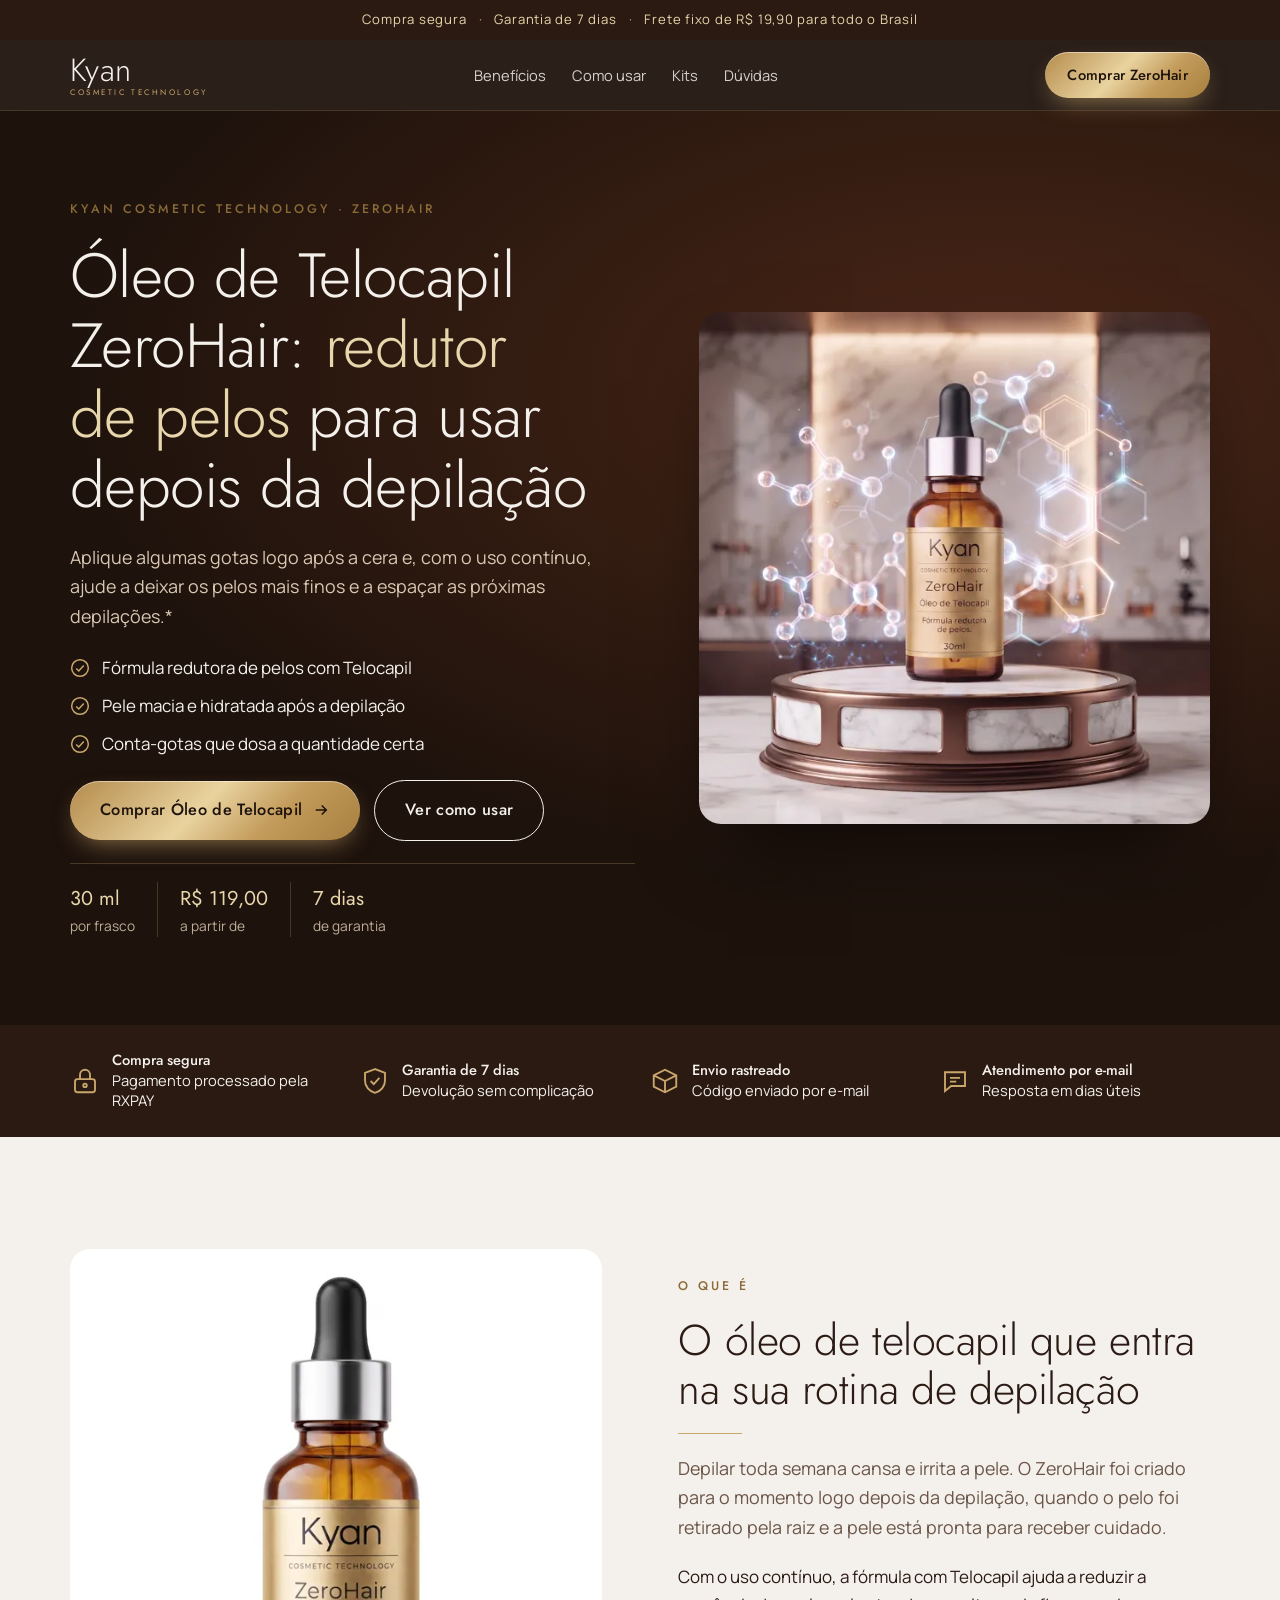
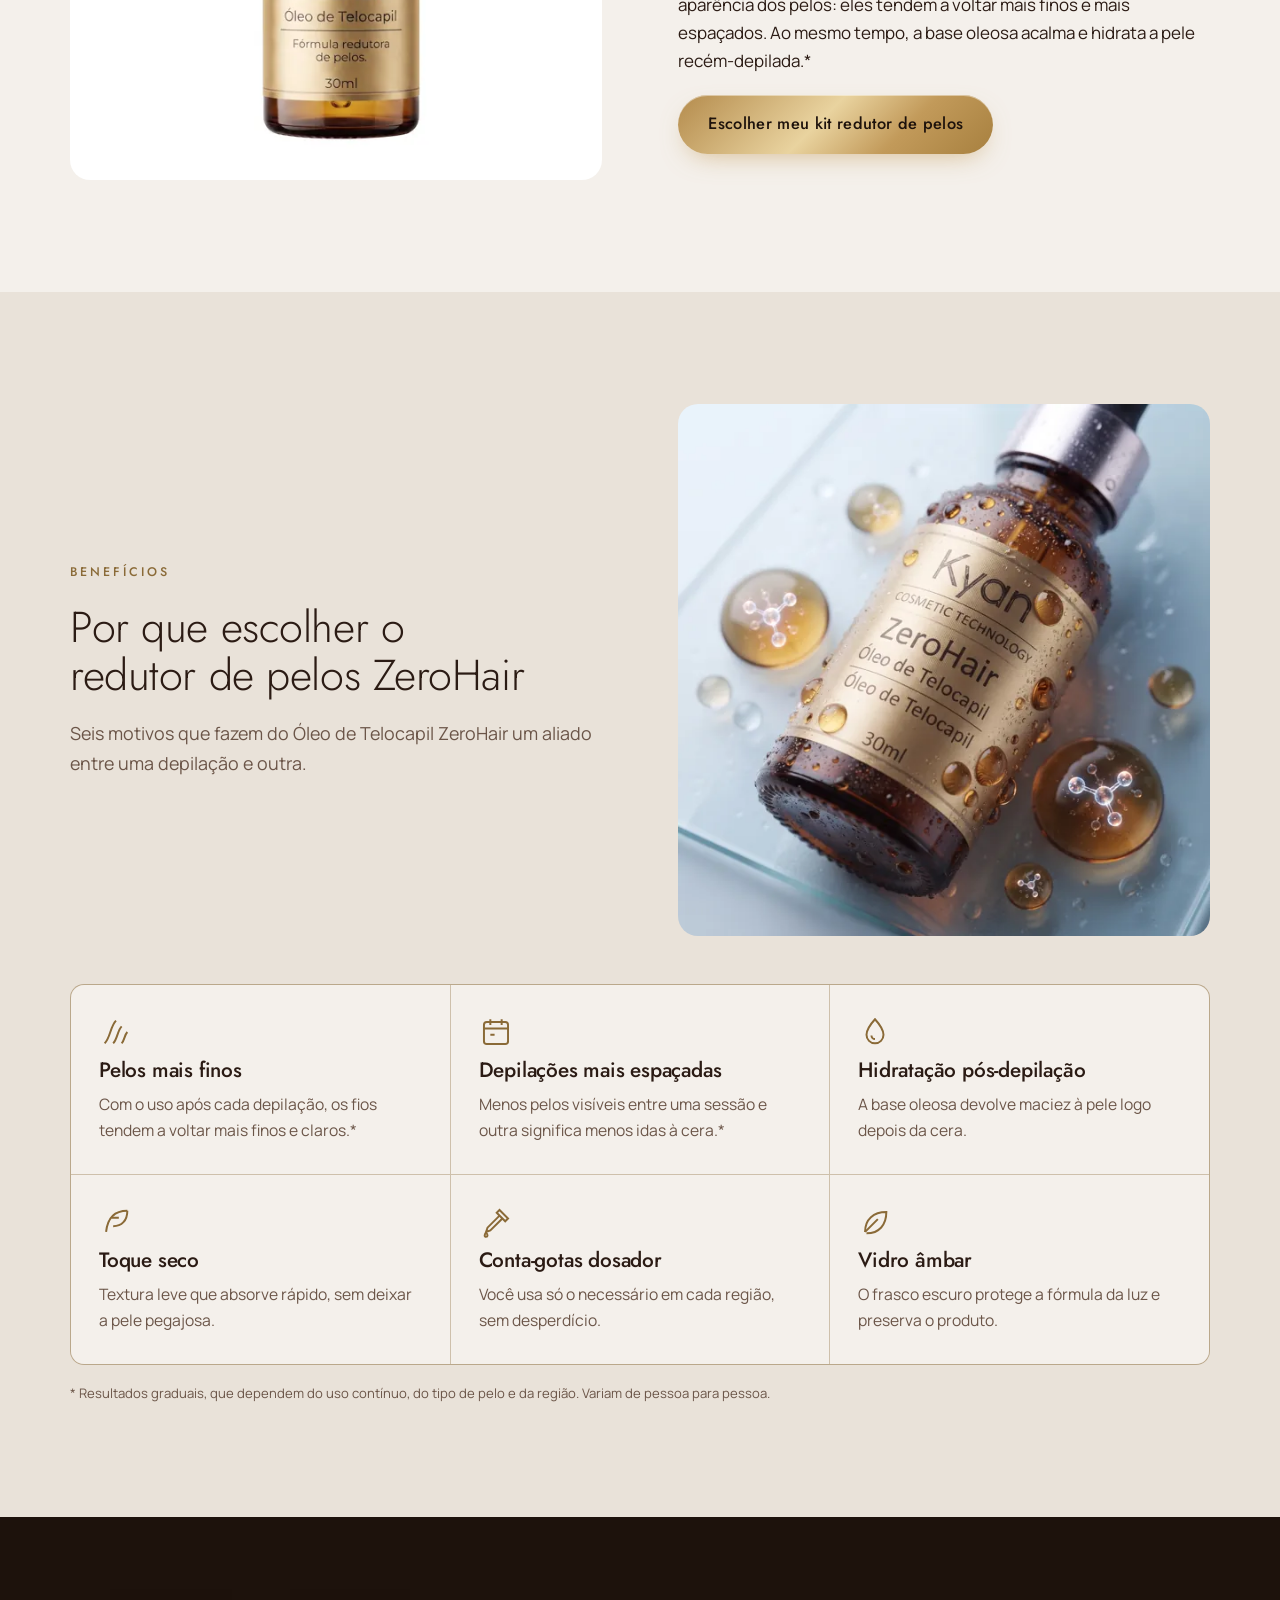
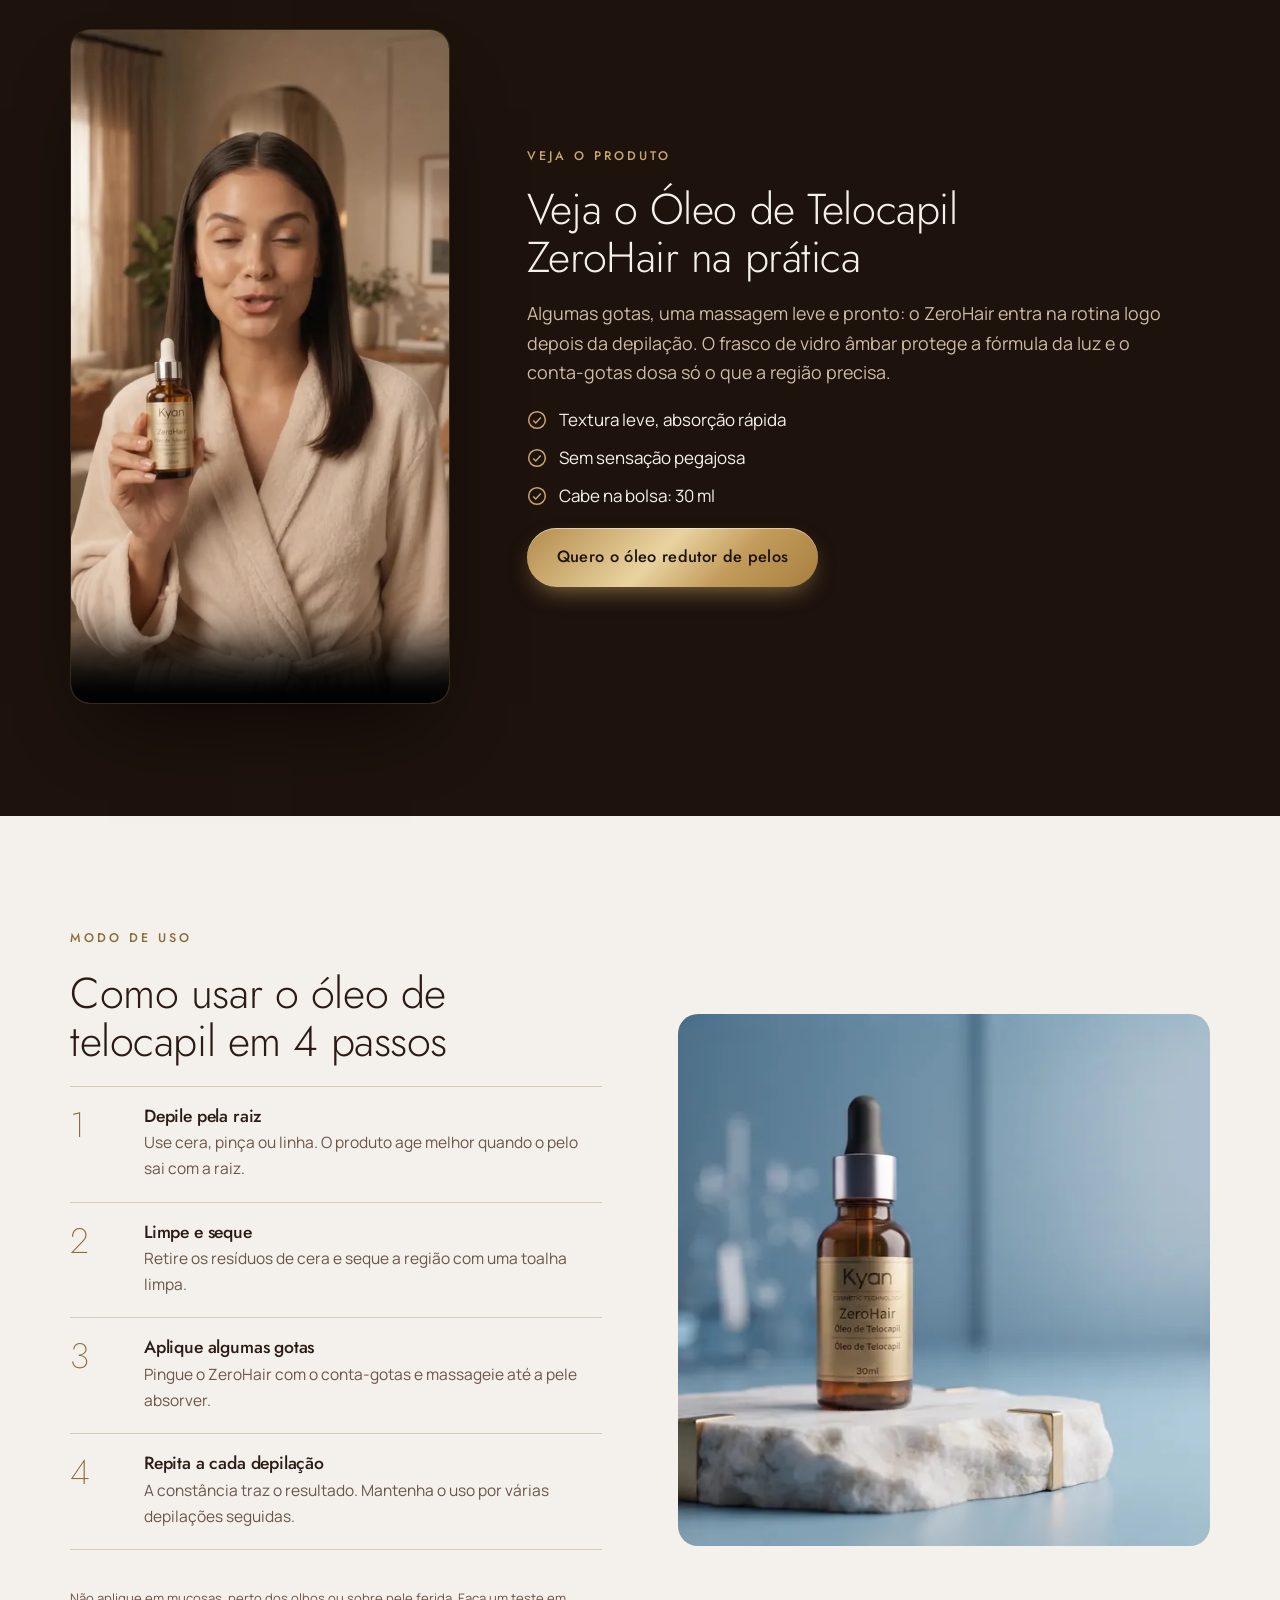
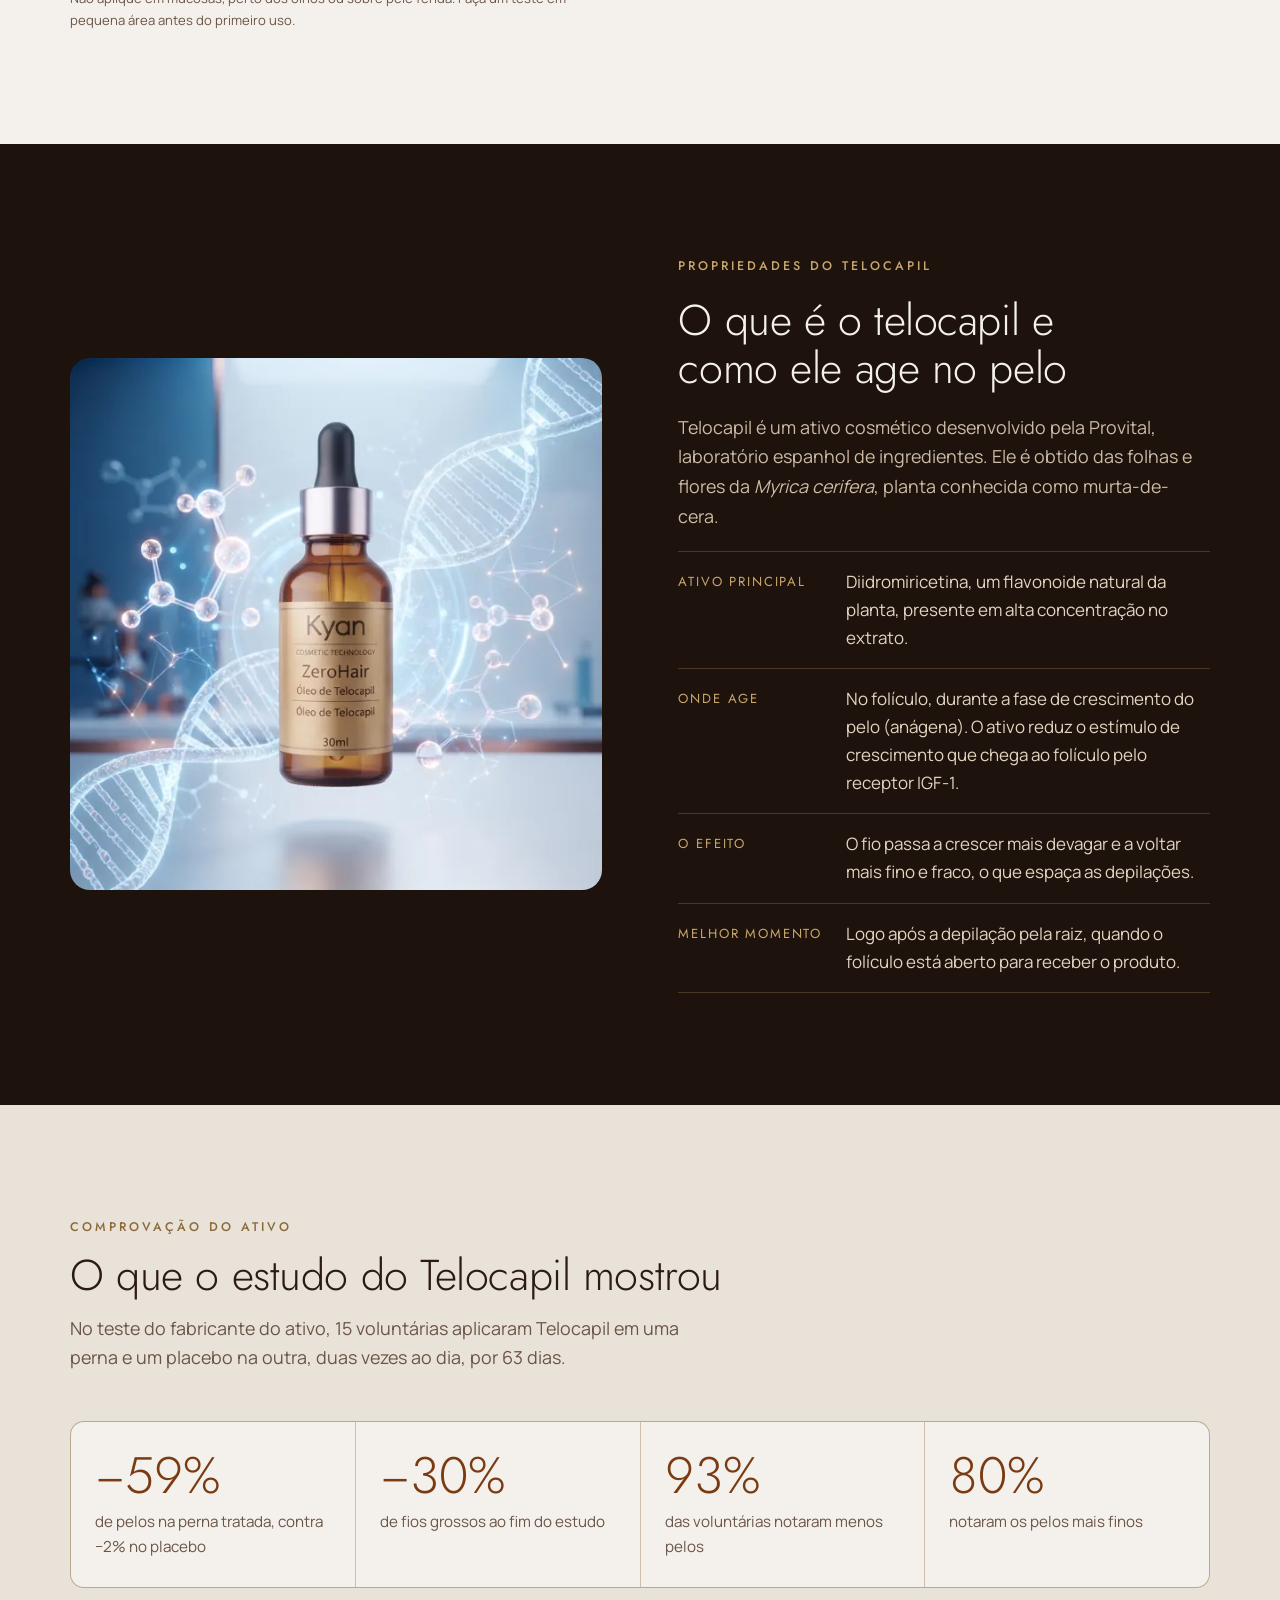
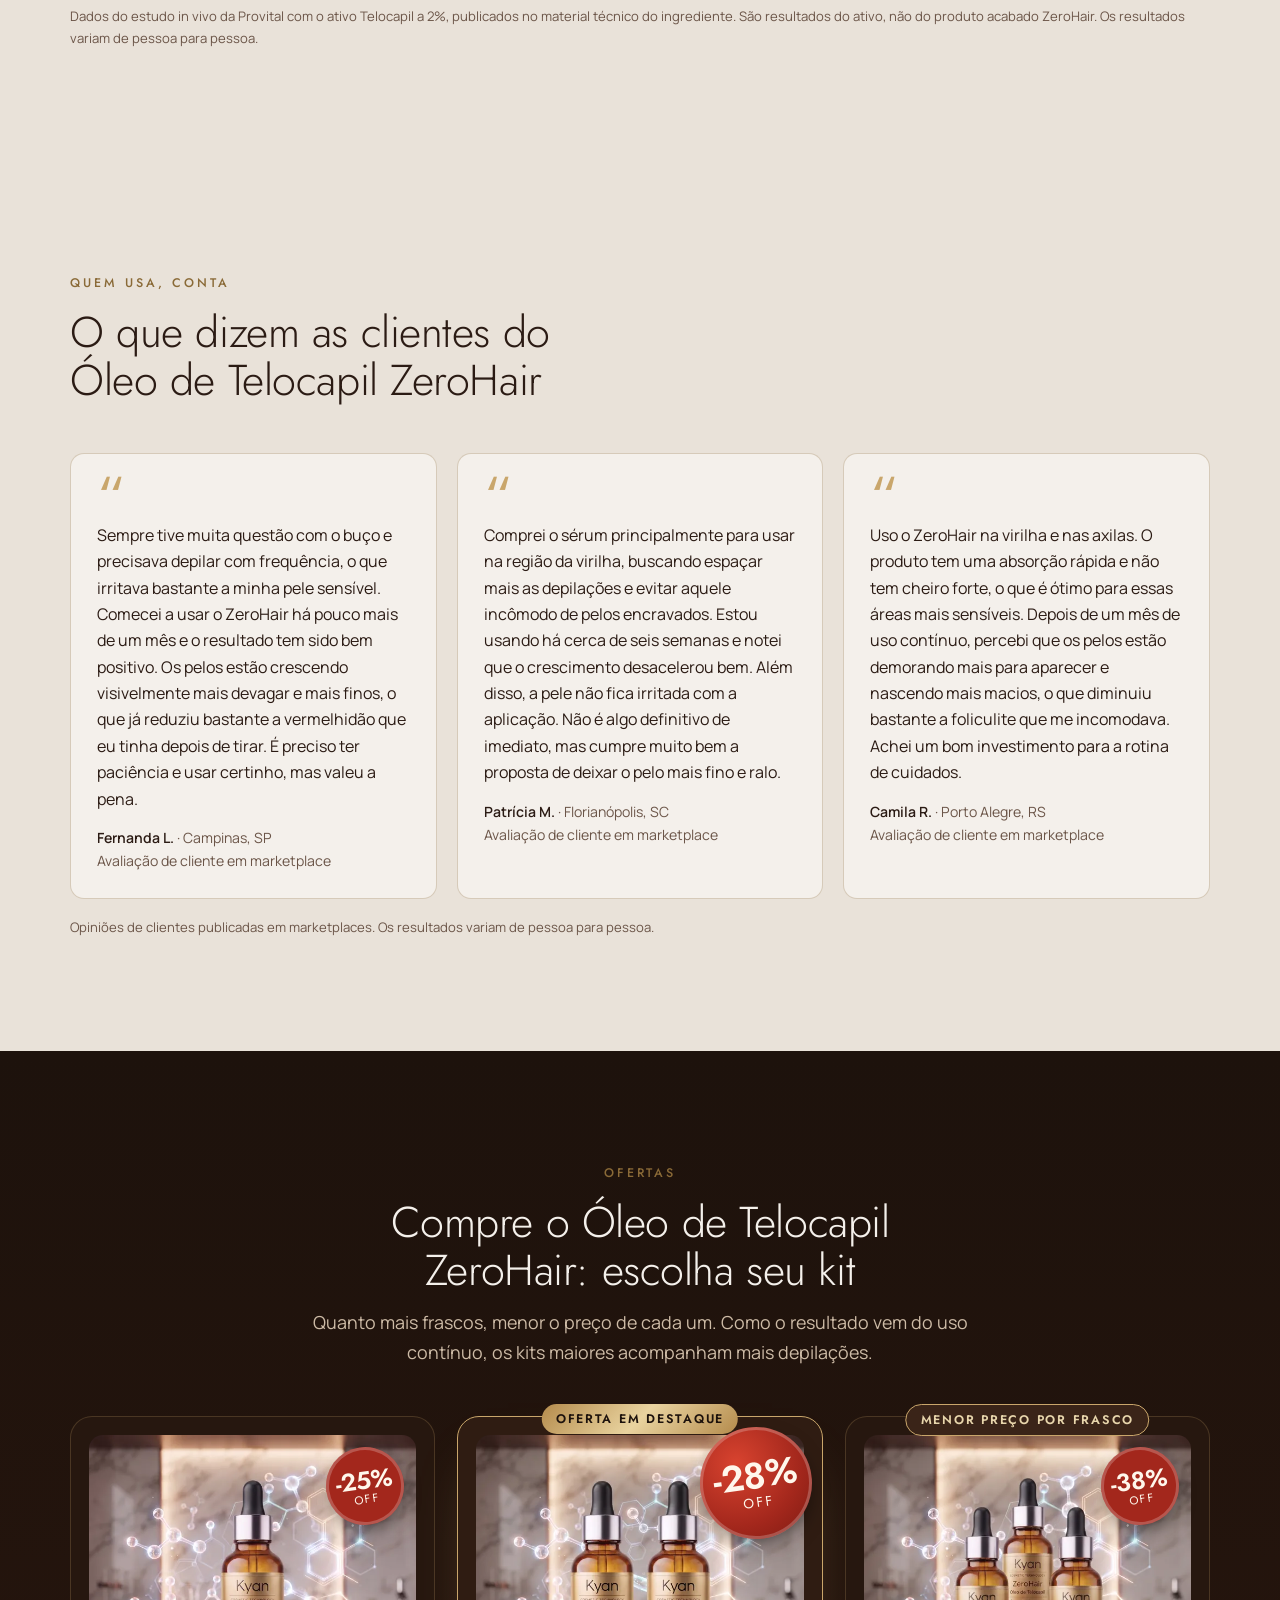
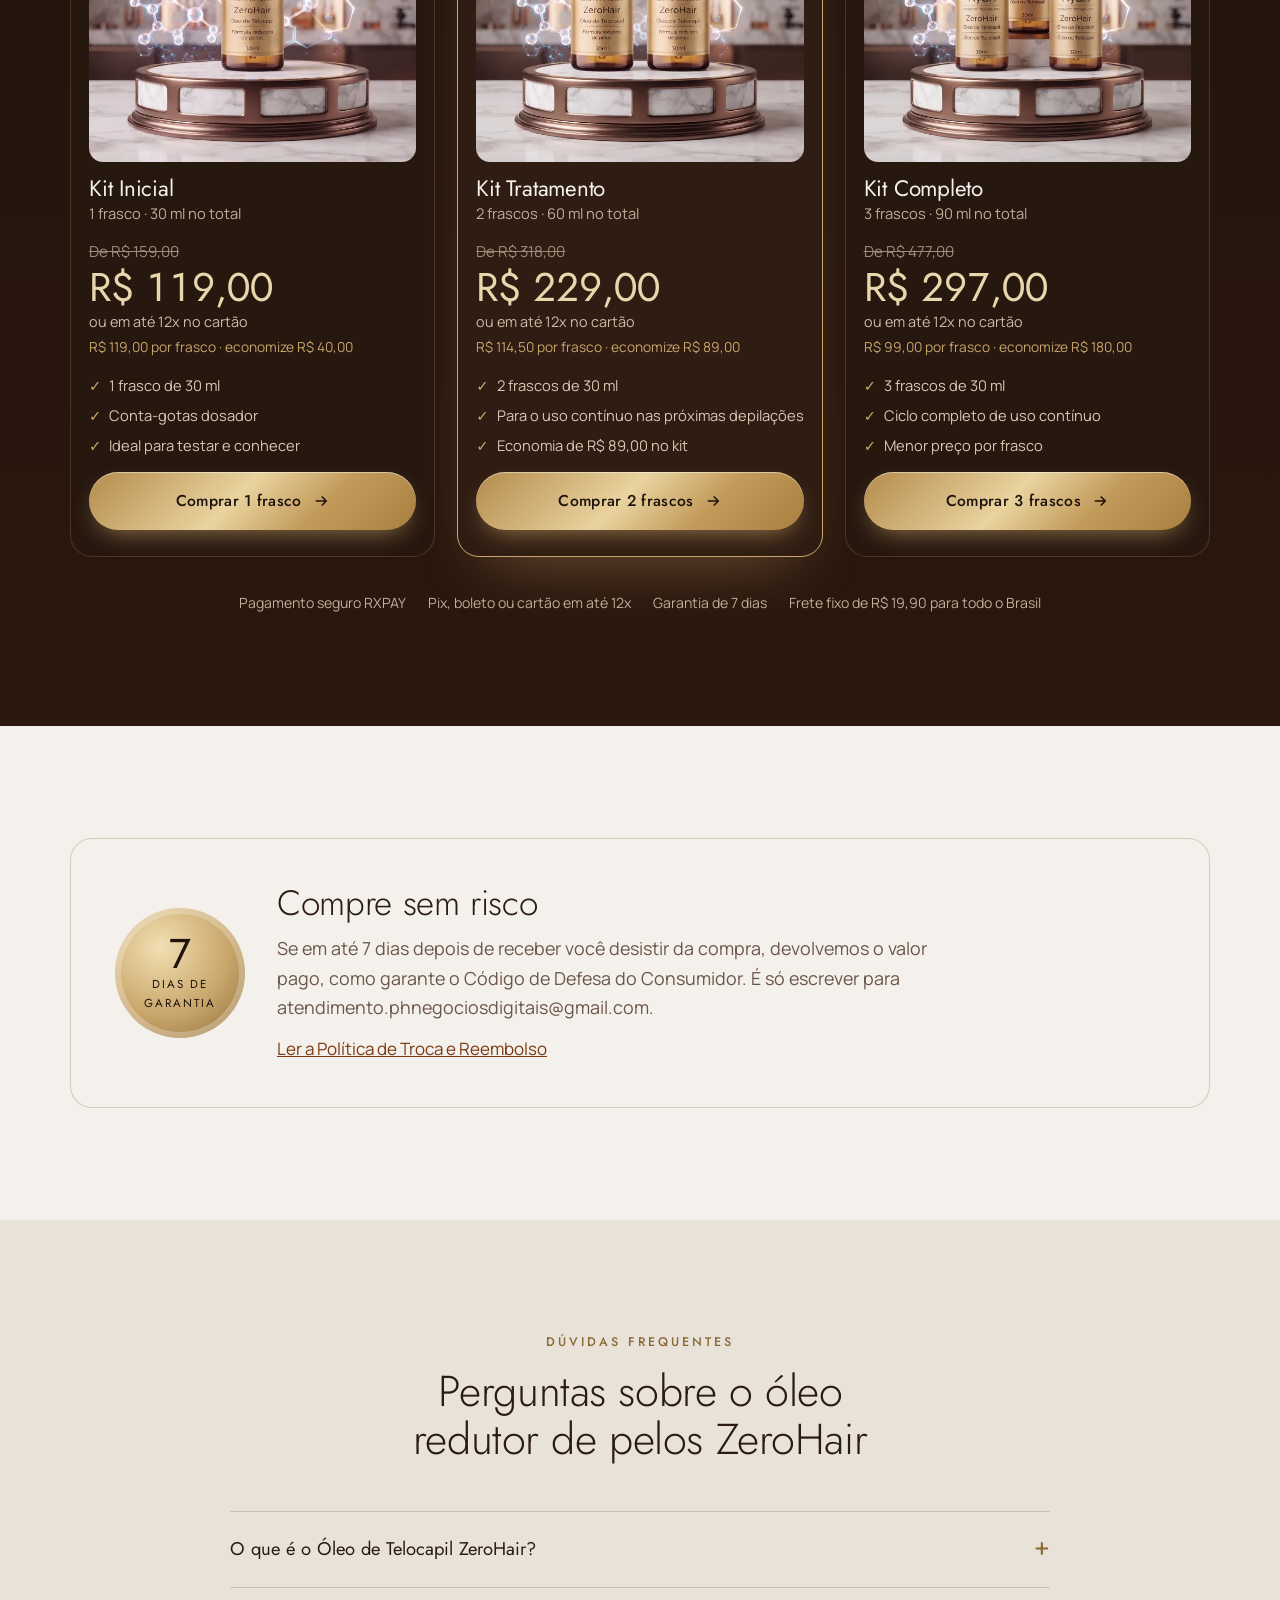
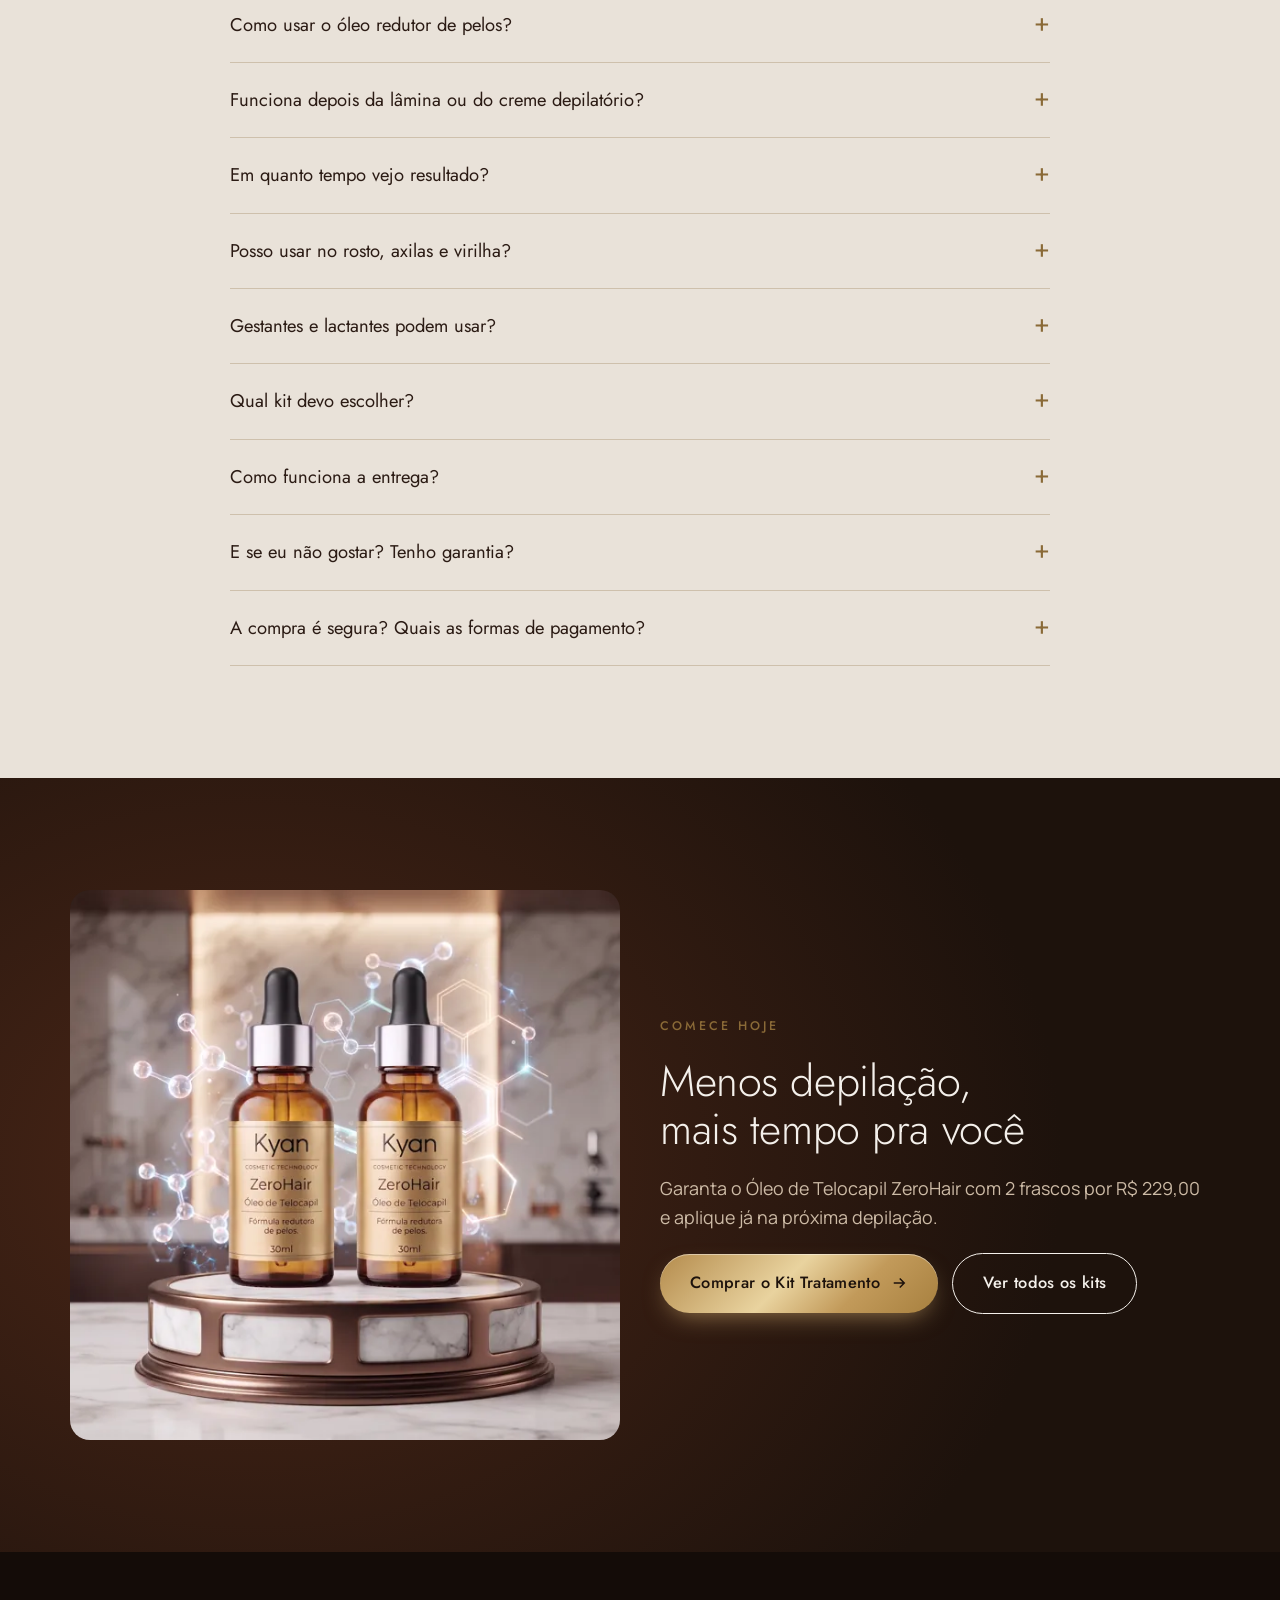
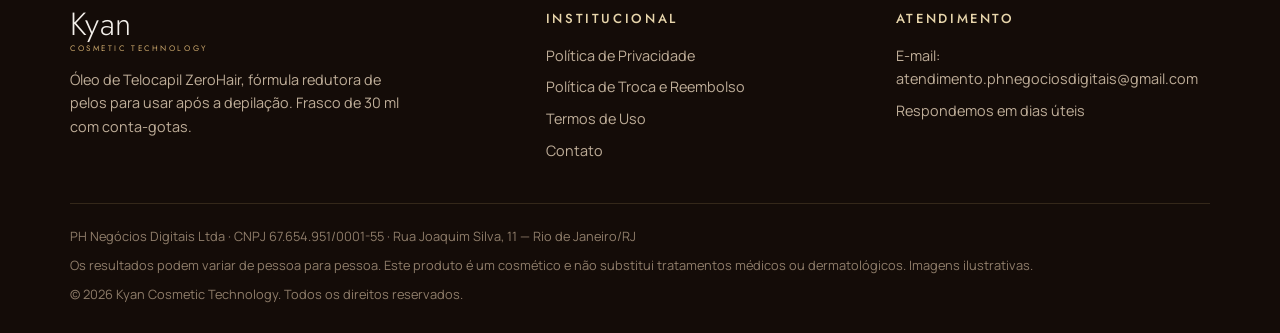
==== commit f6f238ab: "ZeroHair: checkouts com frete fixo R$ 19,90" ====
--- a/assets/zerohair/index.html
+++ b/assets/zerohair/index.html
@@ -17,11 +17,11 @@
 <meta name="twitter:card" content="summary_large_image">
 <link rel="preconnect" href="https://fonts.googleapis.com"><link rel="preconnect" href="https://fonts.gstatic.com" crossorigin><link rel="stylesheet" href="https://fonts.googleapis.com/css2?family=Jost:wght@200;300;400;500;600&family=Manrope:wght@400;500;600&display=swap">
 <link rel="stylesheet" href="assets/kyan.css">
-<script type="application/ld+json">{"@context": "https://schema.org", "@type": "Product", "name": "Óleo de Telocapil ZeroHair 30 ml — Redutor de Pelos", "brand": {"@type": "Brand", "name": "Kyan"}, "description": "Óleo cosmético redutor de pelos com Telocapil, para aplicação após a depilação. Frasco de vidro âmbar com conta-gotas, 30 ml.", "image": ["https://phbaltha-oss.github.io/megastore-center/assets/zerohair/img/oleo-de-telocapil-zerohair-1200.webp", "https://phbaltha-oss.github.io/megastore-center/assets/zerohair/img/kit-1-pote-pedestal-1200.webp", "https://phbaltha-oss.github.io/megastore-center/assets/zerohair/img/kit-3-potes-pedestal-1200.webp"], "category": "Cosméticos > Depilação > Redutor de pelos", "offers": {"@type": "AggregateOffer", "priceCurrency": "BRL", "lowPrice": "119.00", "highPrice": "297.00", "offerCount": 3, "availability": "https://schema.org/InStock"}}</script><script type="application/ld+json">{"@context": "https://schema.org", "@type": "FAQPage", "mainEntity": [{"@type": "Question", "name": "O que é o Óleo de Telocapil ZeroHair?", "acceptedAnswer": {"@type": "Answer", "text": "É um óleo cosmético da Kyan Cosmetic Technology com Telocapil, ativo usado em fórmulas redutoras de pelos. Ele é aplicado logo após a depilação, com o folículo aberto, para ajudar a deixar os pelos mais finos e a espaçar as próximas depilações com o uso contínuo."}}, {"@type": "Question", "name": "Como usar o óleo redutor de pelos?", "acceptedAnswer": {"@type": "Answer", "text": "Depile a região com cera, pinça ou linha (métodos que retiram o pelo pela raiz). Limpe e seque a pele, aplique algumas gotas com o conta-gotas e massageie até absorver. Repita a cada depilação. Evite usar sobre pele ferida ou irritada."}}, {"@type": "Question", "name": "Funciona depois da lâmina ou do creme depilatório?", "acceptedAnswer": {"@type": "Answer", "text": "Pode ser aplicado, mas o óleo de telocapil costuma render melhor quando o pelo é retirado pela raiz, como na cera, porque o folículo fica exposto para receber o produto."}}, {"@type": "Question", "name": "Em quanto tempo vejo resultado?", "acceptedAnswer": {"@type": "Answer", "text": "Os resultados aparecem de forma gradual e dependem do uso contínuo, do tipo de pelo, da região e da frequência das depilações. Por isso recomendamos manter o uso por várias depilações seguidas. Os resultados variam de pessoa para pessoa."}}, {"@type": "Question", "name": "Posso usar no rosto, axilas e virilha?", "acceptedAnswer": {"@type": "Answer", "text": "O ZeroHair foi pensado para áreas do corpo como pernas, axilas, braços e virilha (área externa). Não aplique em mucosas, próximo aos olhos ou sobre pele lesionada. Para o rosto e áreas sensíveis, faça antes um teste em uma pequena área e aguarde 24 horas."}}, {"@type": "Question", "name": "Gestantes e lactantes podem usar?", "acceptedAnswer": {"@type": "Answer", "text": "Gestantes, lactantes e pessoas com pele sensível ou alguma condição dermatológica devem consultar um médico antes de usar qualquer produto cosmético novo."}}, {"@type": "Question", "name": "Qual kit devo escolher?", "acceptedAnswer": {"@type": "Answer", "text": "O Kit Inicial serve para conhecer o produto. Como o resultado depende do uso contínuo, os kits de 2 e 3 frascos acompanham mais depilações seguidas e saem mais em conta: no Kit Tratamento cada frasco sai por R$ 114,50."}}, {"@type": "Question", "name": "Como funciona a entrega?", "acceptedAnswer": {"@type": "Answer", "text": "Envio com código de rastreio. Prazo de postagem: após a confirmação do pagamento. Você recebe o código de rastreio por e-mail assim que o pedido é enviado."}}, {"@type": "Question", "name": "E se eu não gostar? Tenho garantia?", "acceptedAnswer": {"@type": "Answer", "text": "Sim. Você tem 7 dias corridos a partir do recebimento para desistir da compra, conforme o artigo 49 do Código de Defesa do Consumidor. Veja os detalhes na Política de Troca e Reembolso."}}, {"@type": "Question", "name": "A compra é segura? Quais as formas de pagamento?", "acceptedAnswer": {"@type": "Answer", "text": "O pagamento é processado pela RXPAY em ambiente seguro. Você pode pagar com Pix, boleto ou cartão de crédito em até 12x (os juros do parcelamento são calculados no checkout)."}}]}</script><script type="application/ld+json">{"@context": "https://schema.org", "@type": "Organization", "name": "Kyan Cosmetic Technology", "url": "https://phbaltha-oss.github.io/megastore-center/assets/zerohair"}</script>
+<script type="application/ld+json">{"@context": "https://schema.org", "@type": "Product", "name": "Óleo de Telocapil ZeroHair 30 ml — Redutor de Pelos", "brand": {"@type": "Brand", "name": "Kyan"}, "description": "Óleo cosmético redutor de pelos com Telocapil, para aplicação após a depilação. Frasco de vidro âmbar com conta-gotas, 30 ml.", "image": ["https://phbaltha-oss.github.io/megastore-center/assets/zerohair/img/oleo-de-telocapil-zerohair-1200.webp", "https://phbaltha-oss.github.io/megastore-center/assets/zerohair/img/kit-1-pote-pedestal-1200.webp", "https://phbaltha-oss.github.io/megastore-center/assets/zerohair/img/kit-3-potes-pedestal-1200.webp"], "category": "Cosméticos > Depilação > Redutor de pelos", "offers": {"@type": "AggregateOffer", "priceCurrency": "BRL", "lowPrice": "119.00", "highPrice": "297.00", "offerCount": 3, "availability": "https://schema.org/InStock"}}</script><script type="application/ld+json">{"@context": "https://schema.org", "@type": "FAQPage", "mainEntity": [{"@type": "Question", "name": "O que é o Óleo de Telocapil ZeroHair?", "acceptedAnswer": {"@type": "Answer", "text": "É um óleo cosmético da Kyan Cosmetic Technology com Telocapil, ativo usado em fórmulas redutoras de pelos. Ele é aplicado logo após a depilação, com o folículo aberto, para ajudar a deixar os pelos mais finos e a espaçar as próximas depilações com o uso contínuo."}}, {"@type": "Question", "name": "Como usar o óleo redutor de pelos?", "acceptedAnswer": {"@type": "Answer", "text": "Depile a região com cera, pinça ou linha (métodos que retiram o pelo pela raiz). Limpe e seque a pele, aplique algumas gotas com o conta-gotas e massageie até absorver. Repita a cada depilação. Evite usar sobre pele ferida ou irritada."}}, {"@type": "Question", "name": "Funciona depois da lâmina ou do creme depilatório?", "acceptedAnswer": {"@type": "Answer", "text": "Pode ser aplicado, mas o óleo de telocapil costuma render melhor quando o pelo é retirado pela raiz, como na cera, porque o folículo fica exposto para receber o produto."}}, {"@type": "Question", "name": "Em quanto tempo vejo resultado?", "acceptedAnswer": {"@type": "Answer", "text": "Os resultados aparecem de forma gradual e dependem do uso contínuo, do tipo de pelo, da região e da frequência das depilações. Por isso recomendamos manter o uso por várias depilações seguidas. Os resultados variam de pessoa para pessoa."}}, {"@type": "Question", "name": "Posso usar no rosto, axilas e virilha?", "acceptedAnswer": {"@type": "Answer", "text": "O ZeroHair foi pensado para áreas do corpo como pernas, axilas, braços e virilha (área externa). Não aplique em mucosas, próximo aos olhos ou sobre pele lesionada. Para o rosto e áreas sensíveis, faça antes um teste em uma pequena área e aguarde 24 horas."}}, {"@type": "Question", "name": "Gestantes e lactantes podem usar?", "acceptedAnswer": {"@type": "Answer", "text": "Gestantes, lactantes e pessoas com pele sensível ou alguma condição dermatológica devem consultar um médico antes de usar qualquer produto cosmético novo."}}, {"@type": "Question", "name": "Qual kit devo escolher?", "acceptedAnswer": {"@type": "Answer", "text": "O Kit Inicial serve para conhecer o produto. Como o resultado depende do uso contínuo, os kits de 2 e 3 frascos acompanham mais depilações seguidas e saem mais em conta: no Kit Tratamento cada frasco sai por R$ 114,50."}}, {"@type": "Question", "name": "Como funciona a entrega?", "acceptedAnswer": {"@type": "Answer", "text": "Frete fixo de R$ 19,90 para todo o Brasil. Prazo de postagem: após a confirmação do pagamento, com entrega via PAC em cerca de 10 dias úteis. Você recebe o código de rastreio por e-mail assim que o pedido é enviado."}}, {"@type": "Question", "name": "E se eu não gostar? Tenho garantia?", "acceptedAnswer": {"@type": "Answer", "text": "Sim. Você tem 7 dias corridos a partir do recebimento para desistir da compra, conforme o artigo 49 do Código de Defesa do Consumidor. Veja os detalhes na Política de Troca e Reembolso."}}, {"@type": "Question", "name": "A compra é segura? Quais as formas de pagamento?", "acceptedAnswer": {"@type": "Answer", "text": "O pagamento é processado pela RXPAY em ambiente seguro. Você pode pagar com Pix, boleto ou cartão de crédito em até 12x (os juros do parcelamento são calculados no checkout)."}}]}</script><script type="application/ld+json">{"@context": "https://schema.org", "@type": "Organization", "name": "Kyan Cosmetic Technology", "url": "https://phbaltha-oss.github.io/megastore-center/assets/zerohair"}</script>
 </head>
 <body>
 
-<div class="barra-topo"><div class="wrap"><span>Compra segura</span><span>Garantia de 7 dias</span><span>Envio com código de rastreio</span></div></div>
+<div class="barra-topo"><div class="wrap"><span>Compra segura</span><span>Garantia de 7 dias</span><span>Frete fixo de R$ 19,90 para todo o Brasil</span></div></div>
 <header class="topo"><div class="wrap">
   <a class="marca" href="#inicio" aria-label="Kyan — página inicial">Kyan<small>Cosmetic Technology</small></a>
   <nav class="menu" aria-label="Seções">
@@ -176,7 +176,7 @@
     <span class="unit">R$ 119,00 por frasco · economize R$ 40,00</span>
   </div>
   <ul><li>1 frasco de 30 ml</li><li>Conta-gotas dosador</li><li>Ideal para testar e conhecer</li></ul>
-  <a class="btn btn-ouro" href="https://go.rxpay.com.br/checkout/WG9LSGR6dWJBRUFITVJIdW9sY0RmYk9zOjU0NDU=" rel="noopener" data-kit="kit1">Comprar 1 frasco <svg viewBox="0 0 24 24" fill="none" stroke="currentColor" stroke-width="2" aria-hidden="true"><path d="M5 12h14M13 6l6 6-6 6"/></svg></a>
+  <a class="btn btn-ouro" href="https://go.rxpay.com.br/checkout/dGlSM1hHbkM1TDJybEtqQjRIMjE5Sml1OjU1NTg=" rel="noopener" data-kit="kit1">Comprar 1 frasco <svg viewBox="0 0 24 24" fill="none" stroke="currentColor" stroke-width="2" aria-hidden="true"><path d="M5 12h14M13 6l6 6-6 6"/></svg></a>
 </article><article class="kit destaque" id="kit2">
   <span class="kit-etiqueta">Oferta em destaque</span>
   <div class="kit-foto"><img src="img/kit-2-potes-pedestal-1200.webp" srcset="img/kit-2-potes-pedestal-600.webp 600w, img/kit-2-potes-pedestal-1200.webp 1200w" sizes="(max-width: 900px) 92vw, 360px" width="1200" height="1200" alt="Kit com 2 frascos de Óleo de Telocapil ZeroHair Kyan 30 ml no pedestal" loading="lazy" decoding="async"><span class="desconto" aria-label="28% de desconto"><b>-28%</b>OFF</span></div>
@@ -188,7 +188,7 @@
     <span class="unit">R$ 114,50 por frasco · economize R$ 89,00</span>
   </div>
   <ul><li>2 frascos de 30 ml</li><li>Para o uso contínuo nas próximas depilações</li><li>Economia de R$ 89,00 no kit</li></ul>
-  <a class="btn btn-ouro" href="https://go.rxpay.com.br/checkout/ZlNSdFlZRDdBS0VZbDNZRVByRnZ0RXlJOjU1Mjg=" rel="noopener" data-kit="kit2">Comprar 2 frascos <svg viewBox="0 0 24 24" fill="none" stroke="currentColor" stroke-width="2" aria-hidden="true"><path d="M5 12h14M13 6l6 6-6 6"/></svg></a>
+  <a class="btn btn-ouro" href="https://go.rxpay.com.br/checkout/dTNSTXp0Q3BWbEI1bElIcFRYRTBiNmJyOjU1NTk=" rel="noopener" data-kit="kit2">Comprar 2 frascos <svg viewBox="0 0 24 24" fill="none" stroke="currentColor" stroke-width="2" aria-hidden="true"><path d="M5 12h14M13 6l6 6-6 6"/></svg></a>
 </article><article class="kit" id="kit3">
   <span class="kit-etiqueta discreta">Menor preço por frasco</span>
   <div class="kit-foto"><img src="img/kit-3-potes-pedestal-1200.webp" srcset="img/kit-3-potes-pedestal-600.webp 600w, img/kit-3-potes-pedestal-1200.webp 1200w" sizes="(max-width: 900px) 92vw, 360px" width="1200" height="1200" alt="Kit com 3 frascos de Óleo de Telocapil ZeroHair Kyan 30 ml no pedestal" loading="lazy" decoding="async"><span class="desconto" aria-label="38% de desconto"><b>-38%</b>OFF</span></div>
@@ -200,9 +200,9 @@
     <span class="unit">R$ 99,00 por frasco · economize R$ 180,00</span>
   </div>
   <ul><li>3 frascos de 30 ml</li><li>Ciclo completo de uso contínuo</li><li>Menor preço por frasco</li></ul>
-  <a class="btn btn-ouro" href="https://go.rxpay.com.br/checkout/SWg5MVAwTklwYUxTaGQxRlBhRVRuVnlFOjU1NDc=" rel="noopener" data-kit="kit3">Comprar 3 frascos <svg viewBox="0 0 24 24" fill="none" stroke="currentColor" stroke-width="2" aria-hidden="true"><path d="M5 12h14M13 6l6 6-6 6"/></svg></a>
+  <a class="btn btn-ouro" href="https://go.rxpay.com.br/checkout/SkF3aWpGTDdsZ0paVGhDWTRFSEhjTDVQOjU1NjA=" rel="noopener" data-kit="kit3">Comprar 3 frascos <svg viewBox="0 0 24 24" fill="none" stroke="currentColor" stroke-width="2" aria-hidden="true"><path d="M5 12h14M13 6l6 6-6 6"/></svg></a>
 </article></div>
-  <div class="pagamento"><span>Pagamento seguro RXPAY</span><span>Pix, boleto ou cartão em até 12x</span><span>Garantia de 7 dias</span><span>Envio com código de rastreio</span></div>
+  <div class="pagamento"><span>Pagamento seguro RXPAY</span><span>Pix, boleto ou cartão em até 12x</span><span>Garantia de 7 dias</span><span>Frete fixo de R$ 19,90 para todo o Brasil</span></div>
 </div></section>
 
 <section class="faixa clara" aria-labelledby="t-gar"><div class="wrap">
@@ -218,7 +218,7 @@
 
 <section class="faixa areia" id="duvidas" aria-labelledby="t-faq"><div class="wrap">
   <div class="cabeca centro"><span class="selo">Dúvidas frequentes</span><h2 id="t-faq">Perguntas sobre o óleo redutor de pelos ZeroHair</h2></div>
-  <div class="faq"><details><summary>O que é o Óleo de Telocapil ZeroHair?</summary><p>É um óleo cosmético da Kyan Cosmetic Technology com Telocapil, ativo usado em fórmulas redutoras de pelos. Ele é aplicado logo após a depilação, com o folículo aberto, para ajudar a deixar os pelos mais finos e a espaçar as próximas depilações com o uso contínuo.</p></details><details><summary>Como usar o óleo redutor de pelos?</summary><p>Depile a região com cera, pinça ou linha (métodos que retiram o pelo pela raiz). Limpe e seque a pele, aplique algumas gotas com o conta-gotas e massageie até absorver. Repita a cada depilação. Evite usar sobre pele ferida ou irritada.</p></details><details><summary>Funciona depois da lâmina ou do creme depilatório?</summary><p>Pode ser aplicado, mas o óleo de telocapil costuma render melhor quando o pelo é retirado pela raiz, como na cera, porque o folículo fica exposto para receber o produto.</p></details><details><summary>Em quanto tempo vejo resultado?</summary><p>Os resultados aparecem de forma gradual e dependem do uso contínuo, do tipo de pelo, da região e da frequência das depilações. Por isso recomendamos manter o uso por várias depilações seguidas. Os resultados variam de pessoa para pessoa.</p></details><details><summary>Posso usar no rosto, axilas e virilha?</summary><p>O ZeroHair foi pensado para áreas do corpo como pernas, axilas, braços e virilha (área externa). Não aplique em mucosas, próximo aos olhos ou sobre pele lesionada. Para o rosto e áreas sensíveis, faça antes um teste em uma pequena área e aguarde 24 horas.</p></details><details><summary>Gestantes e lactantes podem usar?</summary><p>Gestantes, lactantes e pessoas com pele sensível ou alguma condição dermatológica devem consultar um médico antes de usar qualquer produto cosmético novo.</p></details><details><summary>Qual kit devo escolher?</summary><p>O Kit Inicial serve para conhecer o produto. Como o resultado depende do uso contínuo, os kits de 2 e 3 frascos acompanham mais depilações seguidas e saem mais em conta: no Kit Tratamento cada frasco sai por R$ 114,50.</p></details><details><summary>Como funciona a entrega?</summary><p>Envio com código de rastreio. Prazo de postagem: após a confirmação do pagamento. Você recebe o código de rastreio por e-mail assim que o pedido é enviado.</p></details><details><summary>E se eu não gostar? Tenho garantia?</summary><p>Sim. Você tem 7 dias corridos a partir do recebimento para desistir da compra, conforme o artigo 49 do Código de Defesa do Consumidor. Veja os detalhes na Política de Troca e Reembolso.</p></details><details><summary>A compra é segura? Quais as formas de pagamento?</summary><p>O pagamento é processado pela RXPAY em ambiente seguro. Você pode pagar com Pix, boleto ou cartão de crédito em até 12x (os juros do parcelamento são calculados no checkout).</p></details></div>
+  <div class="faq"><details><summary>O que é o Óleo de Telocapil ZeroHair?</summary><p>É um óleo cosmético da Kyan Cosmetic Technology com Telocapil, ativo usado em fórmulas redutoras de pelos. Ele é aplicado logo após a depilação, com o folículo aberto, para ajudar a deixar os pelos mais finos e a espaçar as próximas depilações com o uso contínuo.</p></details><details><summary>Como usar o óleo redutor de pelos?</summary><p>Depile a região com cera, pinça ou linha (métodos que retiram o pelo pela raiz). Limpe e seque a pele, aplique algumas gotas com o conta-gotas e massageie até absorver. Repita a cada depilação. Evite usar sobre pele ferida ou irritada.</p></details><details><summary>Funciona depois da lâmina ou do creme depilatório?</summary><p>Pode ser aplicado, mas o óleo de telocapil costuma render melhor quando o pelo é retirado pela raiz, como na cera, porque o folículo fica exposto para receber o produto.</p></details><details><summary>Em quanto tempo vejo resultado?</summary><p>Os resultados aparecem de forma gradual e dependem do uso contínuo, do tipo de pelo, da região e da frequência das depilações. Por isso recomendamos manter o uso por várias depilações seguidas. Os resultados variam de pessoa para pessoa.</p></details><details><summary>Posso usar no rosto, axilas e virilha?</summary><p>O ZeroHair foi pensado para áreas do corpo como pernas, axilas, braços e virilha (área externa). Não aplique em mucosas, próximo aos olhos ou sobre pele lesionada. Para o rosto e áreas sensíveis, faça antes um teste em uma pequena área e aguarde 24 horas.</p></details><details><summary>Gestantes e lactantes podem usar?</summary><p>Gestantes, lactantes e pessoas com pele sensível ou alguma condição dermatológica devem consultar um médico antes de usar qualquer produto cosmético novo.</p></details><details><summary>Qual kit devo escolher?</summary><p>O Kit Inicial serve para conhecer o produto. Como o resultado depende do uso contínuo, os kits de 2 e 3 frascos acompanham mais depilações seguidas e saem mais em conta: no Kit Tratamento cada frasco sai por R$ 114,50.</p></details><details><summary>Como funciona a entrega?</summary><p>Frete fixo de R$ 19,90 para todo o Brasil. Prazo de postagem: após a confirmação do pagamento, com entrega via PAC em cerca de 10 dias úteis. Você recebe o código de rastreio por e-mail assim que o pedido é enviado.</p></details><details><summary>E se eu não gostar? Tenho garantia?</summary><p>Sim. Você tem 7 dias corridos a partir do recebimento para desistir da compra, conforme o artigo 49 do Código de Defesa do Consumidor. Veja os detalhes na Política de Troca e Reembolso.</p></details><details><summary>A compra é segura? Quais as formas de pagamento?</summary><p>O pagamento é processado pela RXPAY em ambiente seguro. Você pode pagar com Pix, boleto ou cartão de crédito em até 12x (os juros do parcelamento são calculados no checkout).</p></details></div>
 </div></section>
 
 <section class="faixa cta-final" aria-labelledby="t-fim"><div class="wrap">
@@ -227,7 +227,7 @@
     <span class="selo">Comece hoje</span>
     <h2 id="t-fim">Menos depilação, mais tempo pra você</h2>
     <p class="lead">Garanta o Óleo de Telocapil ZeroHair com 2 frascos por R$ 229,00 e aplique já na próxima depilação.</p>
-    <div class="hero-acoes"><a class="btn btn-ouro" href="https://go.rxpay.com.br/checkout/ZlNSdFlZRDdBS0VZbDNZRVByRnZ0RXlJOjU1Mjg=" rel="noopener">Comprar o Kit Tratamento <svg viewBox="0 0 24 24" fill="none" stroke="currentColor" stroke-width="2" aria-hidden="true"><path d="M5 12h14M13 6l6 6-6 6"/></svg></a><a class="btn btn-linha" href="#kits">Ver todos os kits</a></div>
+    <div class="hero-acoes"><a class="btn btn-ouro" href="https://go.rxpay.com.br/checkout/dTNSTXp0Q3BWbEI1bElIcFRYRTBiNmJyOjU1NTk=" rel="noopener">Comprar o Kit Tratamento <svg viewBox="0 0 24 24" fill="none" stroke="currentColor" stroke-width="2" aria-hidden="true"><path d="M5 12h14M13 6l6 6-6 6"/></svg></a><a class="btn btn-linha" href="#kits">Ver todos os kits</a></div>
   </div>
 </div></section>
 </main>
--- a/assets/zerohair/assets/kyan.css
+++ b/assets/zerohair/assets/kyan.css
@@ -0,0 +1,262 @@
+/* Kyan ZeroHair — identidade tirada do frasco: vidro âmbar, rótulo em ouro escovado, pedestal de cobre e mármore.
+   Layout: faixas alternadas (escuro espresso ↔ mármore claro), conteúdo em coluna de 1180px. Visual único, sem modo escuro. */
+:root{
+  --espresso:#1d120c;
+  --espresso-2:#2a1a12;
+  --ambar:#7a3a12;
+  --cobre:#9c5b45;
+  --ouro:#c9a66b;
+  --ouro-claro:#e8d6ac;
+  --ouro-escuro:#8a6a37;
+  --marmore:#f4f0eb;
+  --marmore-2:#e9e2d9;
+  --tinta:#2b1b14;
+  --tinta-suave:#6b5548;
+  --linha:rgba(138,106,55,.28);
+  --sucesso:#3f6b4a;
+  --font-display:"Jost","Futura","Century Gothic",system-ui,sans-serif;
+  --font-body:"Manrope","Segoe UI",system-ui,-apple-system,sans-serif;
+  --raio:14px;
+  color-scheme:light;
+}
+*{box-sizing:border-box}
+html{scroll-behavior:smooth}
+@media (prefers-reduced-motion:reduce){html{scroll-behavior:auto}*{transition:none!important;animation:none!important}}
+body{margin:0;background:var(--marmore);color:var(--tinta);font-family:var(--font-body);font-size:17px;line-height:1.65;-webkit-font-smoothing:antialiased}
+body::before{content:"";position:fixed;inset:0 0 auto;height:env(safe-area-inset-top,0px);z-index:60;background:var(--espresso)}
+img{max-width:100%;height:auto;display:block}
+a{color:inherit}
+:focus-visible{outline:2px solid var(--ouro);outline-offset:3px;border-radius:4px}
+h1,h2,h3{font-family:var(--font-display);font-weight:400;line-height:1.12;text-wrap:balance;margin:0;letter-spacing:-.01em}
+h1{font-size:clamp(2.1rem,5.2vw,3.9rem);font-weight:300}
+h2{font-size:clamp(1.75rem,3.6vw,2.7rem);font-weight:300}
+h3{font-size:1.3rem;font-weight:500}
+p{margin:0}
+.wrap{max-width:1180px;margin:0 auto;padding-left:max(20px,env(safe-area-inset-left,0px));padding-right:max(20px,env(safe-area-inset-right,0px))}
+.faixa{padding-block:clamp(64px,9vw,112px)}
+.faixa.escura{background:var(--espresso);color:var(--marmore)}
+.faixa.escura .sub,.faixa.escura .lead{color:#cdbba6}
+.faixa.clara{background:var(--marmore)}
+.faixa.areia{background:var(--marmore-2)}
+.selo{font-family:var(--font-display);font-size:.78rem;letter-spacing:.24em;text-transform:uppercase;color:var(--ouro-escuro);font-weight:500}
+.escura .selo{color:var(--ouro)}
+.lead{font-size:1.12rem;color:var(--tinta-suave);max-width:60ch}
+.cabeca{display:grid;gap:14px;max-width:760px;margin-bottom:48px}
+.cabeca.centro{margin-inline:auto;text-align:center;justify-items:center}
+.regua{width:64px;height:1px;background:var(--ouro)}
+
+/* botões: folha de ouro do rótulo */
+.btn{display:inline-flex;align-items:center;justify-content:center;gap:10px;font-family:var(--font-display);font-weight:500;font-size:1.02rem;letter-spacing:.02em;text-decoration:none;border-radius:999px;padding:16px 30px;border:0;cursor:pointer;transition:transform .18s ease,box-shadow .18s ease,filter .18s}
+.btn-ouro{background:linear-gradient(135deg,#b48b4c 0%,#e9d39f 45%,#c29a5a 70%,#a7803f 100%);color:var(--espresso);box-shadow:0 10px 26px -10px rgba(201,166,107,.75),inset 0 1px 0 rgba(255,255,255,.45)}
+.btn-ouro:hover{transform:translateY(-2px);filter:brightness(1.05)}
+.btn-linha{border:1px solid currentColor;color:inherit;background:transparent}
+.btn-linha:hover{background:rgba(201,166,107,.12)}
+.btn svg{width:18px;height:18px}
+
+/* aviso de pré-visualização */
+.aviso-previa{background:#7a3a12;color:#fff4e3;font-size:.86rem;text-align:center;padding-block:8px}
+
+/* barra superior e cabeçalho */
+.barra-topo{background:var(--espresso-2);color:var(--ouro-claro);font-size:.82rem;letter-spacing:.06em;text-align:center;padding-block:9px}
+.barra-topo span+span::before{content:"·";margin:0 12px;color:var(--ouro)}
+.topo{position:sticky;top:env(safe-area-inset-top,0px);z-index:50;background:rgba(29,18,12,.94);backdrop-filter:blur(10px);color:var(--marmore);border-bottom:1px solid rgba(201,166,107,.18)}
+.topo .wrap{display:flex;align-items:center;justify-content:space-between;gap:20px;min-height:70px}
+.marca{font-family:var(--font-display);font-weight:300;font-size:2rem;letter-spacing:.01em;text-decoration:none;line-height:1}
+.marca small{display:block;font-size:.5rem;letter-spacing:.32em;text-transform:uppercase;color:var(--ouro);margin-top:2px;font-weight:400}
+.menu{display:flex;gap:26px;font-size:.92rem}
+.menu a{text-decoration:none;opacity:.85}
+.menu a:hover{opacity:1;color:var(--ouro-claro)}
+.topo .btn{padding:11px 22px;font-size:.92rem}
+@media (max-width:860px){.menu{display:none}}
+
+/* hero */
+.hero{background:radial-gradient(120% 90% at 78% 30%,#4a2617 0%,var(--espresso) 62%);color:var(--marmore);padding-block:clamp(44px,7vw,88px)}
+.hero .wrap{display:grid;grid-template-columns:1.05fr .95fr;gap:clamp(28px,5vw,64px);align-items:center}
+.hero-texto{display:grid;gap:22px;min-width:0}
+.hero h1 em{font-style:normal;color:var(--ouro-claro)}
+.hero .lead{color:#d9c8b3}
+.lista-check{list-style:none;margin:0;padding:0;display:grid;gap:10px}
+.lista-check li{display:flex;gap:12px;align-items:flex-start}
+.lista-check svg{flex:none;width:20px;height:20px;margin-top:4px;color:var(--ouro)}
+.hero-acoes{display:flex;flex-wrap:wrap;gap:14px;align-items:center}
+.ficha{display:flex;flex-wrap:wrap;gap:0;border-top:1px solid rgba(201,166,107,.25);padding-top:18px;font-size:.86rem;color:#bfae99}
+.ficha div{padding-right:22px;margin-right:22px;border-right:1px solid rgba(201,166,107,.25)}
+.ficha div:last-child{border:0}
+.ficha b{display:block;font-family:var(--font-display);font-size:1.25rem;color:var(--ouro-claro);font-weight:400}
+.hero-foto{position:relative;min-width:0}
+.hero-foto img{border-radius:22px;box-shadow:0 40px 80px -30px rgba(0,0,0,.7)}
+@media (max-width:900px){.hero .wrap{grid-template-columns:1fr}.hero-foto{order:-1;max-width:520px;margin-inline:auto}}
+
+/* faixa de confiança */
+.confianca{background:var(--espresso-2);color:var(--marmore);padding-block:26px}
+.confianca ul{list-style:none;margin:0;padding:0;display:grid;grid-template-columns:repeat(4,1fr);gap:20px}
+.confianca li{display:flex;gap:12px;align-items:center;font-size:.92rem;line-height:1.35}
+.confianca svg{flex:none;width:30px;height:30px;color:var(--ouro)}
+.confianca b{display:block;font-family:var(--font-display);font-weight:500}
+@media (max-width:860px){.confianca ul{grid-template-columns:1fr 1fr}}
+@media (max-width:420px){.confianca ul{grid-template-columns:1fr}}
+
+/* blocos imagem + texto */
+.duo{display:grid;grid-template-columns:1fr 1fr;gap:clamp(28px,6vw,80px);align-items:center}
+.duo>*{min-width:0}
+.duo.inverso .duo-foto{order:2}
+.duo-foto img{border-radius:20px}
+.duo-texto{display:grid;gap:20px}
+@media (max-width:860px){.duo{grid-template-columns:1fr}.duo.inverso .duo-foto{order:0}}
+
+/* benefícios */
+.beneficios{display:grid;grid-template-columns:repeat(3,1fr);gap:1px;background:var(--linha);border:1px solid var(--linha);border-radius:var(--raio);overflow:hidden}
+.beneficio{background:var(--marmore);padding:30px 28px;display:grid;gap:10px;align-content:start}
+.beneficio svg{width:34px;height:34px;color:var(--ouro-escuro)}
+.beneficio p{color:var(--tinta-suave);font-size:.98rem}
+@media (max-width:900px){.beneficios{grid-template-columns:1fr 1fr}}
+@media (max-width:560px){.beneficios{grid-template-columns:1fr}}
+.nota{font-size:.82rem;color:var(--tinta-suave);margin-top:18px}
+.escura .nota{color:#a8957f}
+
+/* vídeo */
+.video-caixa{position:relative;border-radius:20px;overflow:hidden;background:#000;aspect-ratio:16/9;max-width:100%;box-shadow:0 40px 80px -40px rgba(0,0,0,.8);border:1px solid rgba(201,166,107,.25)}
+.video-caixa video,.video-caixa>img{width:100%;height:100%;object-fit:cover;display:block}
+.video-fim{position:absolute;inset:0;display:grid;place-content:center;justify-items:center;gap:16px;background:rgba(29,18,12,.82);text-align:center;padding:20px}
+.video-fim p{font-family:var(--font-display);font-size:1.5rem;font-weight:300}
+.video-fim .btns{display:flex;flex-wrap:wrap;gap:12px;justify-content:center}
+.video-grade{display:grid;grid-template-columns:1.5fr 1fr;gap:32px;align-items:center}
+.video-grade>*{min-width:0}
+@media (max-width:860px){.video-grade{grid-template-columns:1fr}}
+
+/* modo de uso — sequência real */
+.passos{list-style:none;margin:0;padding:0;display:grid;gap:0;counter-reset:passo}
+.passos li{counter-increment:passo;display:grid;grid-template-columns:56px 1fr;gap:18px;padding:20px 0;border-top:1px solid var(--linha)}
+.passos li:last-child{border-bottom:1px solid var(--linha)}
+.passos li::before{content:counter(passo);font-family:var(--font-display);font-size:2.2rem;font-weight:200;color:var(--ouro-escuro);line-height:1}
+.passos h3{font-size:1.1rem;margin-bottom:4px}
+.passos p{color:var(--tinta-suave);font-size:.97rem}
+
+/* galeria */
+.galeria{display:grid;grid-template-columns:2fr 1fr 1fr;gap:16px}
+.galeria img{border-radius:16px;width:100%;height:100%;object-fit:cover}
+.galeria figure{margin:0;min-width:0}
+.galeria figcaption{font-size:.84rem;color:var(--tinta-suave);margin-top:8px}
+@media (max-width:760px){.galeria{grid-template-columns:1fr 1fr}.galeria figure:first-child{grid-column:1/-1}}
+
+/* prova social */
+.depoimentos{display:grid;grid-template-columns:repeat(3,1fr);gap:20px}
+.depoimento{background:var(--marmore);border:1px solid var(--linha);border-radius:var(--raio);padding:26px;display:grid;gap:14px;align-content:start}
+.estrelas{color:var(--ouro-escuro);letter-spacing:3px;font-size:1.05rem}
+.depoimento blockquote{margin:0;font-size:1rem}
+.depoimento footer{font-size:.88rem;color:var(--tinta-suave)}
+.depoimento.vazio{border-style:dashed;background:transparent;color:var(--tinta-suave);font-size:.92rem}
+@media (max-width:860px){.depoimentos{grid-template-columns:1fr}}
+.numeros{display:flex;flex-wrap:wrap;gap:36px;margin-bottom:36px}
+.numeros b{display:block;font-family:var(--font-display);font-size:2.2rem;font-weight:300;color:var(--ambar)}
+
+/* kits */
+.kits-faixa{background:linear-gradient(180deg,var(--espresso) 0%,#2c170e 100%);color:var(--marmore)}
+.kits{display:grid;grid-template-columns:repeat(3,1fr);gap:22px;align-items:stretch}
+.kit{position:relative;background:#26170f;border:1px solid rgba(201,166,107,.22);border-radius:22px;padding:18px 18px 26px;display:grid;gap:14px;align-content:start;min-width:0}
+.kit.destaque{border-color:var(--ouro);background:#2f1c12;box-shadow:0 30px 60px -30px rgba(201,166,107,.45)}
+.kit-etiqueta{position:absolute;top:-13px;left:50%;transform:translateX(-50%);white-space:nowrap;background:linear-gradient(135deg,#b48b4c,#e9d39f,#b48b4c);color:var(--espresso);font-family:var(--font-display);font-size:.78rem;letter-spacing:.14em;text-transform:uppercase;font-weight:600;padding:5px 14px;border-radius:999px}
+.kit img{border-radius:14px;aspect-ratio:1/1;object-fit:cover;width:100%}
+.kit h3{font-size:1.4rem;font-weight:400}
+.kit .qtd{color:#bfae99;font-size:.92rem}
+.preco{display:grid;gap:2px}
+.preco s{color:#9d8b77;font-size:.95rem}
+.preco .valor{font-family:var(--font-display);font-size:2.5rem;font-weight:400;color:var(--ouro-claro);line-height:1.05;font-variant-numeric:tabular-nums}
+.preco .parcela{font-size:.9rem;color:#cdbba6}
+.preco .unit{font-size:.86rem;color:var(--ouro)}
+.kit ul{list-style:none;margin:0;padding:0;display:grid;gap:6px;font-size:.92rem;color:#d9c8b3}
+.kit ul li::before{content:"✓";color:var(--ouro);margin-right:8px}
+.kit .btn{width:100%}
+.pagamento{display:flex;flex-wrap:wrap;gap:10px 22px;justify-content:center;margin-top:34px;font-size:.88rem;color:#bfae99}
+@media (max-width:900px){.kits{grid-template-columns:1fr;max-width:460px;margin-inline:auto}.kit.destaque{order:-1}}
+
+/* garantia */
+.garantia{display:grid;grid-template-columns:auto 1fr;gap:32px;align-items:center;border:1px solid var(--linha);border-radius:22px;padding:clamp(24px,4vw,44px);background:var(--marmore)}
+.garantia-selo{width:130px;height:130px;border-radius:50%;display:grid;place-content:center;text-align:center;background:radial-gradient(circle at 35% 30%,#f1dfb3,#c9a66b 55%,#8a6a37);color:var(--espresso);font-family:var(--font-display);box-shadow:inset 0 0 0 6px rgba(255,255,255,.25)}
+.garantia-selo b{font-size:2.6rem;font-weight:400;line-height:1}
+.garantia-selo span{font-size:.72rem;letter-spacing:.18em;text-transform:uppercase}
+@media (max-width:620px){.garantia{grid-template-columns:1fr;justify-items:center;text-align:center}}
+
+/* FAQ */
+.faq{max-width:820px;margin-inline:auto;display:grid}
+.faq details{border-top:1px solid var(--linha)}
+.faq details:last-child{border-bottom:1px solid var(--linha)}
+.faq summary{list-style:none;cursor:pointer;display:flex;justify-content:space-between;gap:20px;padding:22px 0;font-family:var(--font-display);font-size:1.15rem;font-weight:400}
+.faq summary::-webkit-details-marker{display:none}
+.faq summary::after{content:"+";font-size:1.6rem;line-height:1;color:var(--ouro-escuro);transition:transform .2s}
+.faq details[open] summary::after{transform:rotate(45deg)}
+.faq details p{padding:0 0 22px;color:var(--tinta-suave);max-width:68ch}
+
+/* CTA final */
+.cta-final{background:radial-gradient(90% 120% at 20% 50%,#4a2617,var(--espresso) 70%);color:var(--marmore)}
+.cta-final .wrap{display:grid;grid-template-columns:1fr 1fr;gap:40px;align-items:center}
+.cta-final .wrap>*{min-width:0}
+.cta-final img{border-radius:20px}
+@media (max-width:860px){.cta-final .wrap{grid-template-columns:1fr}}
+
+/* rodapé */
+.rodape{background:#140c08;color:#bfae99;font-size:.9rem;padding-block:56px 28px}
+.rodape .colunas{display:grid;grid-template-columns:1.4fr 1fr 1fr;gap:36px}
+.rodape .colunas>*{min-width:0}
+.rodape h4{font-family:var(--font-display);font-weight:500;color:var(--ouro-claro);font-size:.82rem;letter-spacing:.2em;text-transform:uppercase;margin:0 0 14px}
+.rodape ul{list-style:none;margin:0;padding:0;display:grid;gap:8px}
+.rodape a{text-decoration:none}
+.rodape a:hover{color:var(--ouro-claro)}
+.rodape .marca{color:var(--marmore)}
+.rodape .legal{border-top:1px solid rgba(201,166,107,.18);margin-top:40px;padding-top:22px;display:grid;gap:8px;font-size:.8rem;color:#8f7d6a}
+@media (max-width:760px){.rodape .colunas{grid-template-columns:1fr}}
+
+/* barra de compra fixa no celular */
+.barra-compra{position:fixed;left:0;right:0;bottom:0;z-index:55;display:none;align-items:center;justify-content:space-between;gap:12px;background:rgba(29,18,12,.97);border-top:1px solid rgba(201,166,107,.3);color:var(--marmore);padding:10px max(16px,env(safe-area-inset-right,0px)) calc(10px + env(safe-area-inset-bottom,0px)) max(16px,env(safe-area-inset-left,0px))}
+.barra-compra small{display:block;color:#bfae99;font-size:.75rem}
+.barra-compra b{font-family:var(--font-display);font-size:1.2rem;font-weight:400;color:var(--ouro-claro)}
+.barra-compra .btn{padding:12px 20px;font-size:.95rem}
+@media (max-width:760px){.barra-compra{display:flex}body.tem-barra{padding-bottom:76px}}
+
+/* páginas institucionais */
+.doc{max-width:780px;margin:0 auto;padding-block:56px 80px}
+.doc h1{font-size:clamp(2rem,4.5vw,3rem);margin:10px 0 8px}
+.doc .atualizado{color:var(--tinta-suave);font-size:.9rem;margin-bottom:36px}
+.doc h2{font-size:1.45rem;font-weight:500;margin:38px 0 12px}
+.doc p,.doc li{color:#4a3529;margin-bottom:12px}
+.doc ul{padding-left:22px}
+.doc .caixa{background:var(--marmore-2);border-radius:var(--raio);padding:22px 24px;margin:24px 0}
+.contatos{display:grid;grid-template-columns:repeat(2,1fr);gap:16px;margin:28px 0}
+.contato{border:1px solid var(--linha);border-radius:var(--raio);padding:22px;display:grid;gap:6px;min-width:0}
+.contato b{font-family:var(--font-display);font-weight:500;font-size:1.05rem}
+.contato span{overflow-wrap:anywhere;user-select:all}
+@media (max-width:620px){.contatos{grid-template-columns:1fr}}
+
+/* ajustes: vídeo vertical e selos de desconto */
+.video-caixa.vertical{aspect-ratio:9/16;width:100%;max-width:380px;justify-self:center}
+.video-grade{grid-template-columns:minmax(0,380px) 1fr;gap:clamp(28px,6vw,80px)}
+@media (max-width:860px){.video-grade{grid-template-columns:1fr}}
+.kit-foto{position:relative}
+.desconto{position:absolute;top:12px;right:12px;width:78px;height:78px;border-radius:50%;display:grid;place-content:center;text-align:center;background:#a3271c;color:#fff7ec;font-family:var(--font-display);font-size:.72rem;letter-spacing:.14em;line-height:1.05;box-shadow:0 8px 20px -6px rgba(0,0,0,.6),inset 0 0 0 3px rgba(255,255,255,.22);transform:rotate(-8deg)}
+.desconto b{font-size:1.55rem;font-weight:600;letter-spacing:0}
+.kit.destaque .desconto{width:112px;height:112px;top:-8px;right:-8px;font-size:.85rem;background:radial-gradient(circle at 35% 30%,#d8432f,#a3271c 60%,#7c1a12);animation:pulsa 2.4s ease-in-out infinite}
+.kit.destaque .desconto b{font-size:2.3rem}
+@keyframes pulsa{0%,100%{transform:rotate(-8deg) scale(1)}50%{transform:rotate(-8deg) scale(1.06)}}
+.kit-etiqueta{z-index:2}
+.kit-etiqueta.discreta{background:#3a2418;color:var(--ouro-claro);border:1px solid var(--ouro)}
+[hidden]{display:none!important}
+.kit .btn{padding-inline:20px;font-size:.98rem}
+.kits-faixa .lead,.cta-final .lead{color:#cdbba6}
+[id]{scroll-margin-top:84px}
+/* propriedades e estudo */
+.props{margin:0;display:grid;gap:0;border-top:1px solid rgba(201,166,107,.25)}
+.props>div{display:grid;grid-template-columns:150px 1fr;gap:18px;padding:16px 0;border-bottom:1px solid rgba(201,166,107,.25)}
+.props dt{font-family:var(--font-display);color:var(--ouro);font-size:.82rem;letter-spacing:.14em;text-transform:uppercase;padding-top:3px}
+.props dd{margin:0;color:#e3d4c1}
+@media (max-width:520px){.props>div{grid-template-columns:1fr;gap:4px}}
+.estudo{display:grid;grid-template-columns:repeat(4,1fr);gap:1px;background:var(--linha);border:1px solid var(--linha);border-radius:var(--raio);overflow:hidden}
+.estudo>div{background:var(--marmore);padding:28px 24px;display:grid;gap:8px;align-content:start}
+.estudo b{font-family:var(--font-display);font-weight:300;font-size:clamp(2.4rem,4vw,3.2rem);line-height:1;color:var(--ambar);font-variant-numeric:tabular-nums}
+.estudo span{color:var(--tinta-suave);font-size:.95rem}
+@media (max-width:860px){.estudo{grid-template-columns:1fr 1fr}}
+.garantia>*{min-width:0}
+.garantia .lead,.rodape li,.doc p,.doc li{overflow-wrap:anywhere}
+.aspas{font-family:var(--font-display);font-size:3.6rem;line-height:.6;color:var(--ouro);height:28px}
+.depoimento footer b{color:var(--tinta);font-weight:600}
+.depoimento blockquote{color:var(--tinta)}
+.depoimento{margin:0}
